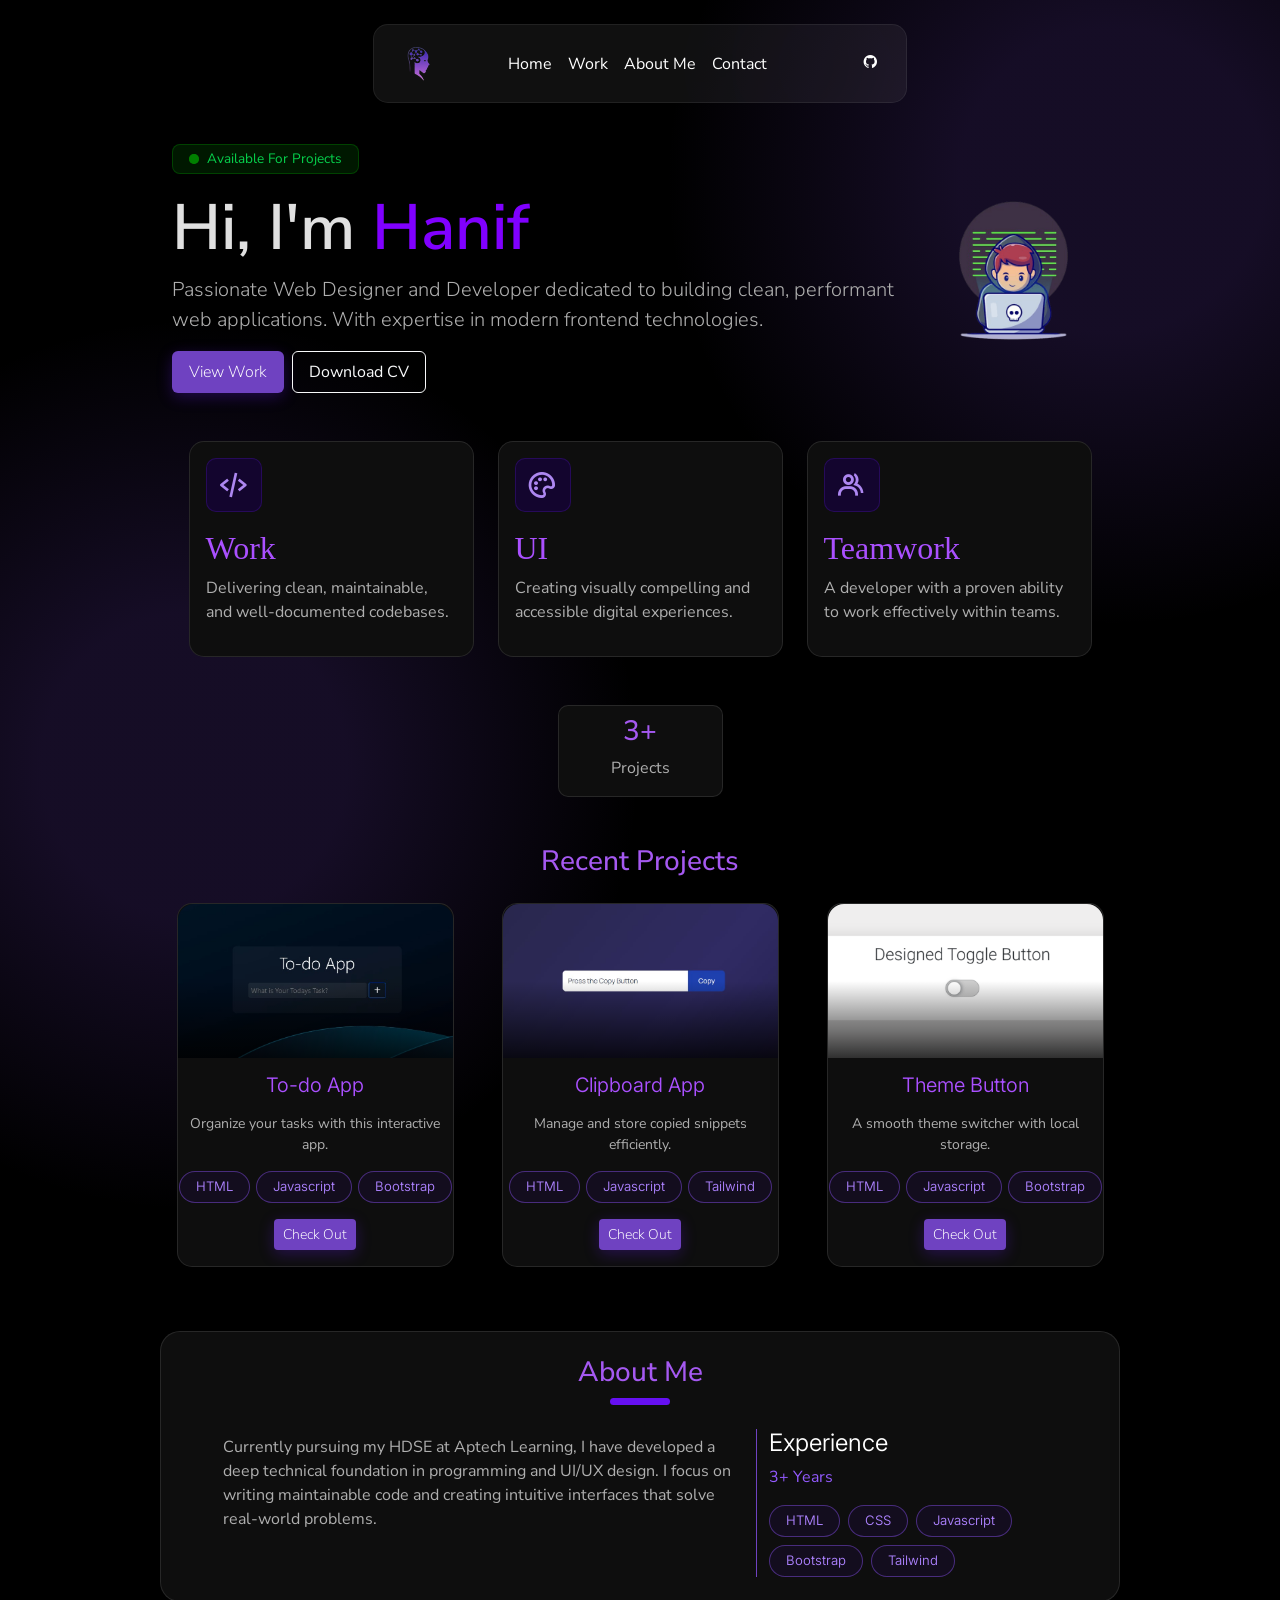
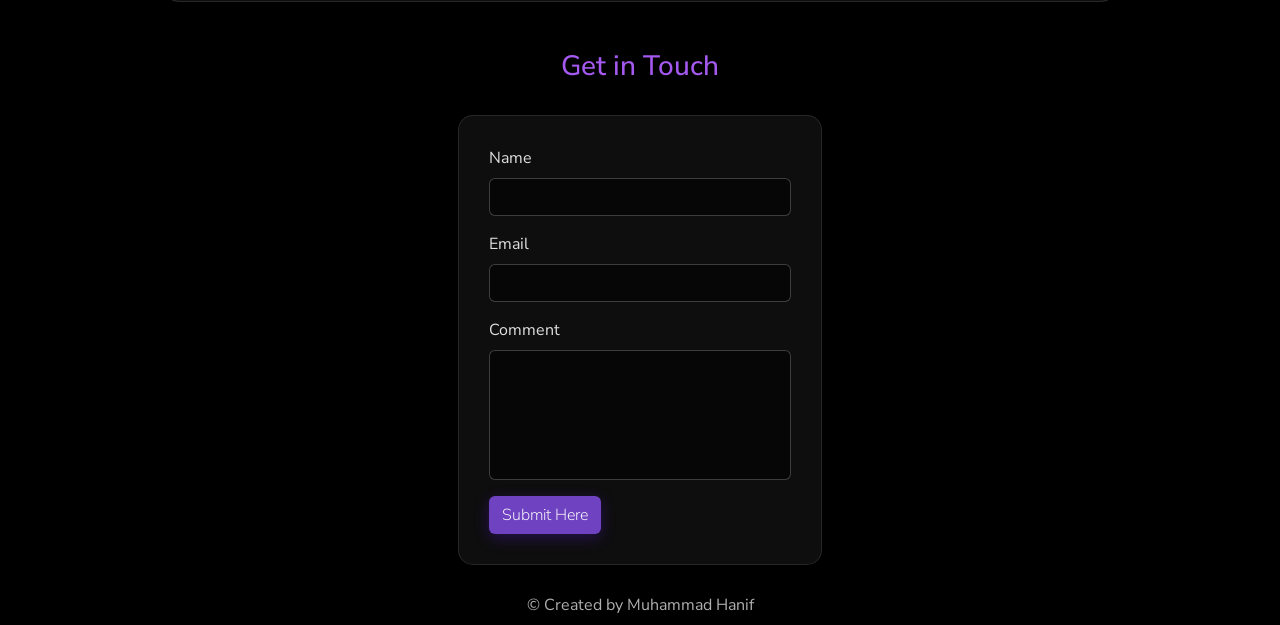
==== index.html @ acf1549b "Update index.html" ====
<!DOCTYPE html>
<html lang="en">
<head>
    <meta charset="UTF-8">
    <meta name="viewport" content="width=device-width, initial-scale=1.0">
    <meta name="theme-color" content="#000000">
    <meta name="description" content="This is My Portfolio Latest">
    <title>Muhammad Hanif | Web Designer and Developer</title>
    
    <link rel="shortcut icon" href="favicon.ico" type="image/x-icon">
    <link rel="stylesheet" href="style.css">
    <link rel="preconnect" href="https://fonts.googleapis.com">
    <link rel="preconnect" href="https://fonts.gstatic.com" crossorigin>
    <link href="https://fonts.googleapis.com/css2?family=Inter:ital,opsz,wght@0,14..32,100..900;1,14..32,100..900&family=Nunito+Sans:ital,opsz,wght@0,6..12,200..1000;1,6..12,200..1000&display=swap" rel="stylesheet">
    <link href="https://cdn.jsdelivr.net/npm/bootstrap@5.3.8/dist/css/bootstrap.min.css" rel="stylesheet" integrity="sha384-sRIl4kxILFvY47J16cr9ZwB07vP4J8+LH7qKQnuqkuIAvNWLzeN8tE5YBujZqJLB"  crossorigin="anonymous">
    <link href="https://cdn.jsdelivr.net/npm/boxicons@2.1.4/css/boxicons.min.css" rel="stylesheet">
</head>

<body class="bg-black">
  
  <div class="blob blob-1"></div>
<div class="blob blob-2"></div>

  <!-- Navbar -->
<nav class="navbar m-auto col-11 col-lg-5 p-3 mt-4 navbar-expand-lg fixed-top">
  <div class="container">
    <a class="navbar-brand" href="index.html"><img src="assets/img/logo.webp" width="35" height="35" alt="nav-logo"></a>
    
    <button class="navbar-toggler" style="color: #6e42c15d;"  type="button" data-bs-toggle="collapse" data-bs-target="#navbarSupportedContent" aria-controls="navbarSupportedContent" aria-expanded="false" aria-label="Toggle navigation">
      <i class='bx bx-menu font-logo'></i>
    </button>

    <div class="collapse navbar-collapse" id="navbarSupportedContent">
      <ul class="navbar-nav mx-auto">
        <li class="nav-item">
          <a class="nav-link active" aria-current="page" href="#">Home</a>
        </li> 
        <li class="nav-item">
          <a class="nav-link" href="#work">Work</a>
        </li>
        <li class="nav-item">
          <a class="nav-link" href="#about">About Me</a>
        </li>
        <li class="nav-item">
          <a class="nav-link" href="#contact">Contact</a>
        </li> 
      </ul>

       <span class="icone">
          <a class="nav-link" href="https://github.com/Official192" target="_blank" aria-label="My Github">
            <i class='bx bxl-github font-logo'></i>
          </a>
      </span>
      
    </div>
    </div>
</nav>

<!-- Main Section -->

<main class="container-fluid mt-5 pt-5">
  
  <div class="row">

    <div class="col-11 col-md-7 mt-5">
      <span class="activetext d-inline-flex align-items-center px-3 py-1">
  <div class="activebar"></div>
  Available For Projects 
</span>

      <h1 class="display-3 mt-3" style="font-weight:580;">Hi, I'm <span style="color:#8000FF">Hanif</span></h1>
      <p class="lead"> Passionate Web Designer and Developer dedicated to building clean, 
        performant web applications. With expertise in modern frontend technologies.</p>
        
        <div class="d-flex gap-2 btn-con">
           <a href="#work" class="btn btn-purple px-3 p-2">View Work</a>
          <a href="assets/Docs/Muhammad Hanif.pdf" class="btn btn-white btn-outline-light px-3 p-2" download>Download CV</a>
          </div>
    </div>
    
    <div class="col-md-3 col-lg-2 mt-5 col-7">
           <img src="assets/img/profile_picture.webp" fetchpriority="high" class="img-fluid rounded-circle"
            alt="Portrait of Muhammad Hanif, Web Developer">
    </div>

  </div>
</main>


<!-- Work Section -->

<section id="work" class="container mt-5 mb-5">
  <div class="row gap-4">

    <div class="cardm col-7 col-md-4 col-lg-3 p-0">

      <div class="wrapper px-3 p-3">
      <span class="icon-span bx bx-code-alt"></span>
      <h2 style="color:#aa50ff;">Work</h2>
      <p>Delivering clean, maintainable, and well-documented codebases.</p>
      </div>

    </div>

    <div class="cardm col-7 col-md-4 col-lg-3 p-0">

      <div class="wrapper px-3 p-3">
      <span class="icon-span bx bx-palette"></span>
      <h2 style="color:#aa50ff;">UI</h2>
      <p>Creating visually compelling and accessible digital experiences.</p>
      </div>
    </div>

    <div class="cardm col-7 col-md-3 col-lg-3 p-0">

      <div class="wrapper px-3 p-3">
      <span class="icon-span bx bx-group"></span>
      <h2 style="color:#aa50ff;">Teamwork</h2>
      <p>A developer with a proven ability to work effectively within teams.</p>
        </div>

    </div>

  </div>
</section>

  <!-- Project Counter -->

<div class="container counter">
    <h3 class="mt-2" id="projectCounter">0</h3>
    <p>Projects</p>
</div>


<!-- Project Section -->

<section class="mt-5 container">
  <h3>Recent Projects</h3>
  
  <div class="row text-center gap-5 p-3">

    <div class="cardm col-10 col-md-4 col-lg-3 p-0">
      <div class="box">
      <img src="assets/img/project1.webp" class="rounded-top-4 img-fluid" alt="project1">
      </div>
     <h4 class="h5">To-do App</h4>
        <p class="mt-3 small">Organize your tasks with this interactive app.</p>
        
        <div class="frameworks">
          <span class="skillstext">HTML</span>
          <span class="skillstext">Javascript</span>
          <span class="skillstext">Bootstrap</span>
        </div>
          <a href="https://official192.github.io/To-do-App/" class="btn btn-sm btn-purple mt-3 mb-3 " aria-label="todo">Check Out</a>
          </div>


     <div class="cardm col-10 col-md-4 col-lg-3 p-0">
      <div class="box">
      <img src="assets/img/project2.webp"  class="rounded-top-4 img-fluid"  alt="project2">
      </div>
      <h5>Clipboard App</h5>
          <p class="mt-3 small">Manage and store copied snippets efficiently.</p>

           <div class="frameworks">
          <span class="skillstext">HTML</span>
          <span class="skillstext">Javascript</span>
          <span class="skillstext">Tailwind</span>
        </div>
        <a href="https://official192.github.io/Copy-in-Clipboard/" class="btn btn-sm btn-purple mt-3 mb-3" aria-label="Clipboard">Check Out</a>
    </div>


     <div class="cardm col-10 col-md-4 col-lg-3 p-0">
      <div class="box">
      <img src="assets/img/project3.webp" class="rounded-top-4 img-fluid" alt="project3">
      </div>
      <h5>Theme Button</h5>
        <p class="mt-3 small">A smooth theme switcher with local storage.</p>

         <div class="frameworks">
          <span class="skillstext">HTML</span>
          <span class="skillstext">Javascript</span>
          <span class="skillstext">Bootstrap</span>
         </div>
         <a href="https://official192.github.io/Toggle-Button/" class="btn btn-sm btn-purple mt-3 mb-3" aria-label="toggle-button">Check Out</a>
      </div>  
    </div>
</section>


<!-- About Section -->

  <section id="about" class="container w-75 mt-5 p-4">
    <h3>About Me</h3>
    <div id="bar" class="mx-auto mb-4"></div>
    <div class="row">
      
    <div class="col-12 col-lg-7 col-md-9">

    <p style="margin-bottom: 40px;">Currently pursuing my HDSE at Aptech Learning, I have developed a 
      deep technical foundation in programming and UI/UX design. I focus on writing maintainable code and 
      creating intuitive interfaces that solve real-world problems.</p>
    </div> 

        
<div class="d-none d-lg-block vr p-0" style="color: #6f42c1; opacity: 1;"></div>

    <div class="col-12 col-lg-4">

      <h4 class="mt-0 text-white text-start">Experience</h4>
        <span style="color: #935afe;"> 3+ Years</span>

        <div class="about-lang">
          <span class="skillstext">HTML</span>
          <span class="skillstext">CSS</span>
          <span class="skillstext">Javascript</span>
          <span class="skillstext">Bootstrap</span>
          <span class="skillstext">Tailwind</span>
        </div>

      </div>  
    </div>
  </section> 
  

    <!-- Contact Section -->

  <section id="contact" class="container mt-5">
     <h3>Get in Touch</h3>

    <div class="row p-4">
      <div class="cardm col-11 col-md-6 col-lg-4">

       <form onsubmit="event.preventDefault()">

        <label for="name" class="form-label">Name</label>
        <input class="form-control" type="text" autocomplete="name" name="name" id="name" required>
         
         
        <label class="mt-3 form-label" for="email">Email</label>
        <input class="form-control" type="email" autocomplete="email" name="email" id="email" required>
          
      
        <label class="mt-3 form-label" for="comment">Comment</label>
        <textarea class="form-control" name="comment" rows="4" id="comment"></textarea>

        <button class="btn btn-purple mt-3" type="submit">Submit Here</button>

         </form>
        </div>

    </div>
  </section>


  <!-- Footer -->

  <footer>
    <p class="m-0 p-1 mb-1 text-center">© Created by Muhammad Hanif</p>
  </footer>

<script src="https://cdn.jsdelivr.net/npm/bootstrap@5.3.8/dist/js/bootstrap.bundle.min.js" integrity="sha384-FKyoEForCGlyvwx9Hj09JcYn3nv7wiPVlz7YYwJrWVcXK/BmnVDxM+D2scQbITxI" crossorigin="anonymous"></script>
    <script src="script.js" defer></script>
</body>
</html>
---- style.css ----
*{
        scroll-behavior: smooth;
        box-sizing: border-box;
    }

    :root {
        --main-color:#6f42c1;
        --glass: rgba(14,14,14);
    }

    body {
        color: #e0e0e0 !important;
        font-family: 'Nunito Sans' !important;
        min-height: 100vh;
        }

        /* Navbar Section*/
        
    nav{
        background: rgba(255, 255, 255, 0.062);
        border: rgba(128, 128, 128, 0.147) 1px solid;
        border-radius: 15px;
        backdrop-filter: blur(90px);
        list-style: none;
        }
         
       .navbar-nav{
            padding-right: 40px;
           
        }
    nav a {
        text-decoration: none;
        color: white !important;
    }

    nav a:hover {color: var(--main-color) !important;}

 
    /* Active Bar */

    .activebar {
        width: 10px;
        height: 10px;
        border-radius: 50%;
        background-color: green;
        margin-right: 8px;
        position: relative; 
    }

    .activebar::after {
        content: "";
        position: absolute;
        inset: 0;
        border-radius: 50%;
        background-color: green;
        animation: pulse-ring 2s infinite;
        opacity: 0.7;
    }

    .activetext{
        color: rgba(7, 244, 90, 0.844); 
        border-radius: 8px;
        font-size: 0.85rem;
        border: rgba(0, 128, 0, 0.397) 1px solid;
        background-color: rgba(0, 128, 0, 0.186);
    }

    @keyframes pulse-ring {

        0% {transform: scale(1); opacity: 0.7;}
        100% {transform: scale(3); opacity: 0;}

    }


    /* Blobs */

    .blob {
        position: fixed;
        pointer-events: none;
        width: 900px;
        height: 900px;
        background: radial-gradient(circle, rgba(110, 66, 193, 0.195) 24%, rgba(110, 66, 193, 0) 70%);
        border-radius: 50%;
        z-index: -1;
    }

    .blob-1 {top: 35%; left: -20%;}

    .blob-2 {bottom: 30%; right: -22%;}


    .icon-span{
        font-size: 2rem; 
        padding: 10px;
        width: 56px;
        color: #ad87f1;
        align-items: center;
        border: solid 1px #4815a75e;
        border-radius: 10px;
        margin-bottom: 17px;
        background: #19014698;

    }

    .about-lang{
        display: flex;
        flex-wrap: wrap;
        gap: 8px;
        margin-top: 16px;
    }

    .row{
        justify-content: center;
        align-items: center;
    }

    p{color: rgb(175, 175, 175);}


    /* Grids */

    .cardm{
        padding: 30px !important;
        background: var(--glass);
        border: 1px solid rgba(255, 255, 255, 0.1);
        border-radius: 15px;
    transition: transform 0.3s ease, background-color 0.3s ease;     
    }


    .cardm:hover{
        transform: translateY(-10px);
        border-color: #a855f7;
        box-shadow: 0 0 6px #a855f7;
        background-color: #33098024;
    }

    #about{
        border: 1px solid rgba(255, 255, 255, 0.1);
        background-color: var(--glass);
        border-radius: 20px;
    }

    .counter {
        background: var(--glass);
        border: 1px solid rgba(255, 255, 255, 0.1);
        border-radius: 10px;
        width: 165px !important;
        padding-top: 1px;
        text-align: center;
    }

    /* Button Designs */

    .btn-purple {
        background-color: var(--main-color) !important;
        color: white !important;
             font-family: 'Nunito Sans' !important; font-weight: 260 !important;
        box-shadow: 0 4px 15px #641cec4a;
    }

    .btn-purple:hover {box-shadow: 0 0 30px var(--main-color);}

    .btn-white:hover {box-shadow: 0 0 30px white;}
  

    .box {position: relative; overflow: hidden;}


    .box::after {
    content: "" ;
    position: absolute;
    top: 0;
    left: 0;
    width: 100%;
    height: 100%; 
    background: linear-gradient(to bottom, transparent 0%, transparent 50%, rgba(0, 0, 0, 0.8) 100%);
    pointer-events: none;

    }

    
    /* Fixes */


    .skillstext {
        background-color:#2310454d;
        color: #ad82ff;
        border-radius: 50px;
        padding: 5px;
        font-family: 'Inter'; font-weight: 350 !important;
        padding-right: 16px;
        padding-left: 16px;
        font-size: 0.82rem;
        border: solid #6e42c194 1px;
        } 


        h2{font-family: 'Lato' !important; font-weight: 399 !important;font-family: 'Inter'; font-weight: 350 !important;}

    h3{
        color:#a559f1!important;
        text-align: center;
        
    }

    h4, h5{margin-top: 15px !important; color:#aa50ff !important;font-family: 'Inter'; font-weight: 350 !important;}

    .frameworks{
        display: flex;
        gap: 6px;
        justify-content: center;
        flex-wrap: wrap;
    }

 

    /* Forms Section */

    .form-control{
        background-color: rgba(0, 0, 0, 0.569) !important;
        color: white !important;   
        border: rgba(128, 128, 128, 0.416) 1px solid !important;
    }

    .form-control:focus {
        border: solid var(--main-color) 1px !important;
        box-shadow: 0 0 5px var(--main-color) !important;
    }

    textarea {
            height: 130px;
            resize: none !important;
            border: rgba(128, 128, 128, 0.416) 1px solid ;
        }

    #bar {
        background-color: #6610f2;
        border-radius: 4px;
        height: 7px;
        width: 60px;
    }

        .logo-git{
            font-size: 1.5rem;
            color:#a879e7;
        }

        /* Responsiveness */
        
    @media screen and (max-width: 420px) {


        nav ul{
                 display: inline-block !important;  
                 margin-top: 10px;   
                 padding-right: 0 !important; 
                 align-items: center !important;
       
                }

        nav li{ 
            display: inline-block;
            align-items: center;
            padding: 5px;
            margin-left: 5px;

        }
      

    main,.wrapper {
        text-align: center !important;
    }

    main p{
        font-size: large !important;
    }

    .btn-con, .icon-span{
        justify-content: center;
        place-self: center;
    }


    #about{
        font-size:0.9rem;
    }


    }
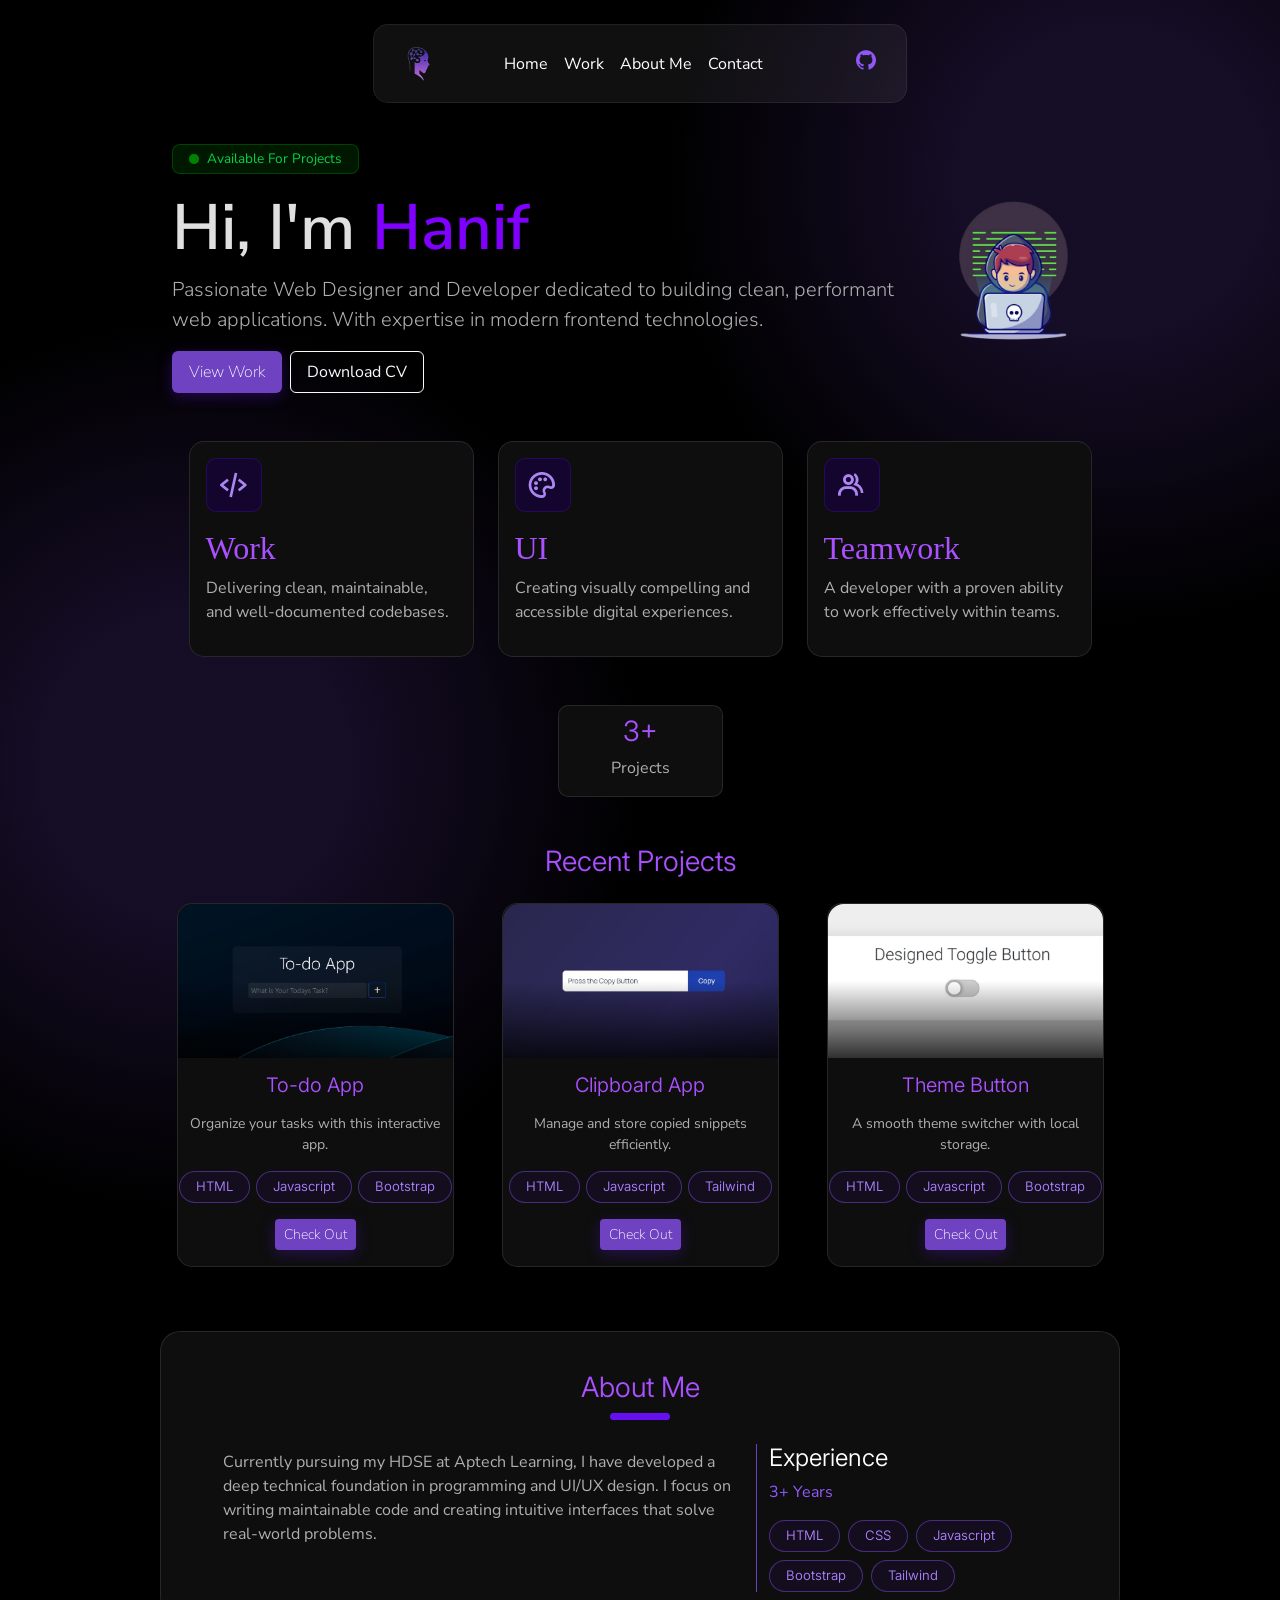
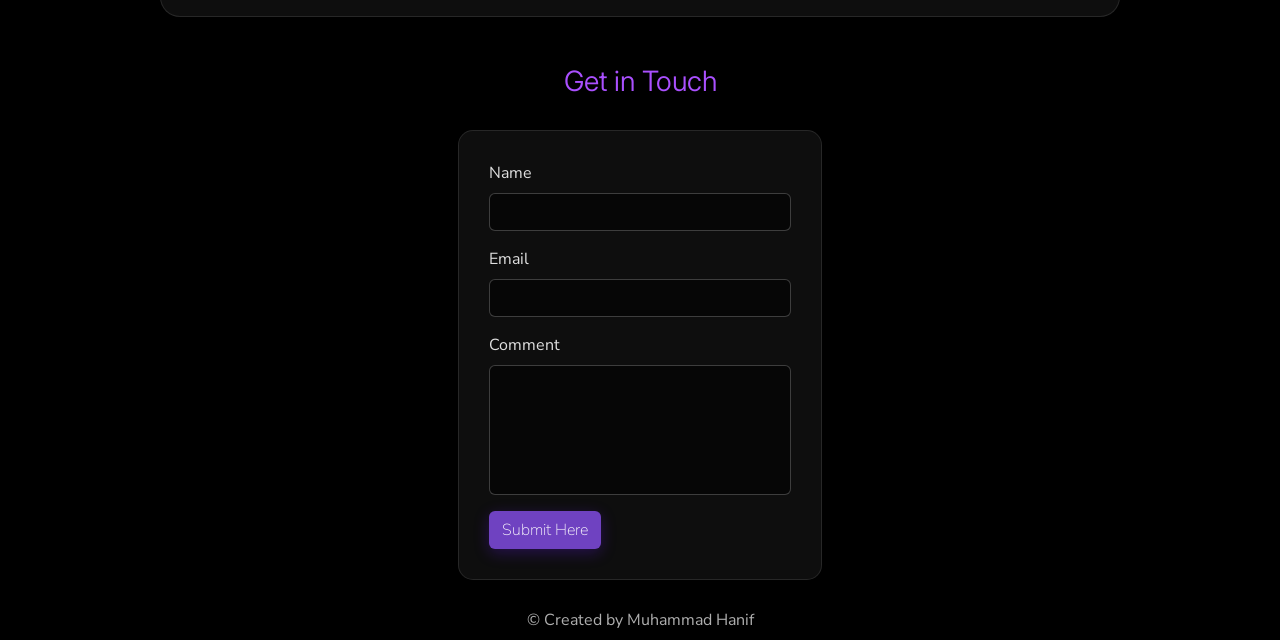
==== commit 9ac6824f: "Remove inline styles from headings in index.html" ====
--- a/index.html
+++ b/index.html
@@ -96,7 +96,7 @@
 
       <div class="wrapper px-3 p-3">
       <span class="icon-span bx bx-code-alt"></span>
-      <h2 style="color:#aa50ff;">Work</h2>
+      <h2>Work</h2>
       <p>Delivering clean, maintainable, and well-documented codebases.</p>
       </div>
 
@@ -106,7 +106,7 @@
 
       <div class="wrapper px-3 p-3">
       <span class="icon-span bx bx-palette"></span>
-      <h2 style="color:#aa50ff;">UI</h2>
+      <h2>UI</h2>
       <p>Creating visually compelling and accessible digital experiences.</p>
       </div>
     </div>
@@ -115,7 +115,7 @@
 
       <div class="wrapper px-3 p-3">
       <span class="icon-span bx bx-group"></span>
-      <h2 style="color:#aa50ff;">Teamwork</h2>
+      <h2>Teamwork</h2>
       <p>A developer with a proven ability to work effectively within teams.</p>
         </div>
 
--- a/style.css
+++ b/style.css
@@ -20,18 +20,14 @@
         background: rgba(255, 255, 255, 0.062);
         border: rgba(128, 128, 128, 0.147) 1px solid;
         border-radius: 15px;
+        -webkit-backdrop-filter: blur(90px);
         backdrop-filter: blur(90px);
         list-style: none;
         }
          
-       .navbar-nav{
-            padding-right: 40px;
-           
-        }
-    nav a {
-        text-decoration: none;
-        color: white !important;
-    }
+    .navbar-nav{padding-right: 40px;}
+
+    nav a {text-decoration: none; color: white !important;}
 
     nav a:hover {color: var(--main-color) !important;}
 
@@ -90,12 +86,12 @@
     .blob-2 {bottom: 30%; right: -22%;}
 
 
+
     .icon-span{
         font-size: 2rem; 
         padding: 10px;
         width: 56px;
         color: #ad87f1;
-        align-items: center;
         border: solid 1px #4815a75e;
         border-radius: 10px;
         margin-bottom: 17px;
@@ -156,7 +152,8 @@
     .btn-purple {
         background-color: var(--main-color) !important;
         color: white !important;
-             font-family: 'Nunito Sans' !important; font-weight: 260 !important;
+        font-family: 'Nunito Sans' !important; 
+        font-weight: 200 !important;
         box-shadow: 0 4px 15px #641cec4a;
     }
 
@@ -188,24 +185,24 @@
         background-color:#2310454d;
         color: #ad82ff;
         border-radius: 50px;
-        padding: 5px;
-        font-family: 'Inter'; font-weight: 350 !important;
-        padding-right: 16px;
-        padding-left: 16px;
+        padding: 5px 16px;
+        font-family: 'Inter',sans-serif; 
+        font-weight: 350 !important;
         font-size: 0.82rem;
         border: solid #6e42c194 1px;
         } 
 
 
-        h2{font-family: 'Lato' !important; font-weight: 399 !important;font-family: 'Inter'; font-weight: 350 !important;}
-
-    h3{
-        color:#a559f1!important;
+        h2{color:#aa50ff !important; font-family: 'Lato'; font-weight: 350 !important;}
+
+    h3,h4,h5{
         text-align: center;
+        margin-top: 15px !important;
+        color:#aa50ff !important;
+        font-family: 'Inter';
+        font-weight: 350 !important;
         
     }
-
-    h4, h5{margin-top: 15px !important; color:#aa50ff !important;font-family: 'Inter'; font-weight: 350 !important;}
 
     .frameworks{
         display: flex;
@@ -213,7 +210,6 @@
         justify-content: center;
         flex-wrap: wrap;
     }
-
  
 
     /* Forms Section */
@@ -242,9 +238,9 @@
         width: 60px;
     }
 
-        .logo-git{
+        .font-logo{
             font-size: 1.5rem;
-            color:#a879e7;
+            color:#8e57f6;
         }
 
         /* Responsiveness */
@@ -256,26 +252,20 @@
                  display: inline-block !important;  
                  margin-top: 10px;   
                  padding-right: 0 !important; 
-                 align-items: center !important;
+                 align-items: center;
        
                 }
 
         nav li{ 
             display: inline-block;
-            align-items: center;
             padding: 5px;
             margin-left: 5px;
-
         }
       
 
-    main,.wrapper {
-        text-align: center !important;
-    }
-
-    main p{
-        font-size: large !important;
-    }
+    main,.wrapper {text-align: center;}
+
+    main p{font-size: large !important;}
 
     .btn-con, .icon-span{
         justify-content: center;
@@ -283,9 +273,7 @@
     }
 
 
-    #about{
-        font-size:0.9rem;
-    }
-
-
-    }
+    #about{font-size:0.9rem; }
+
+
+    }
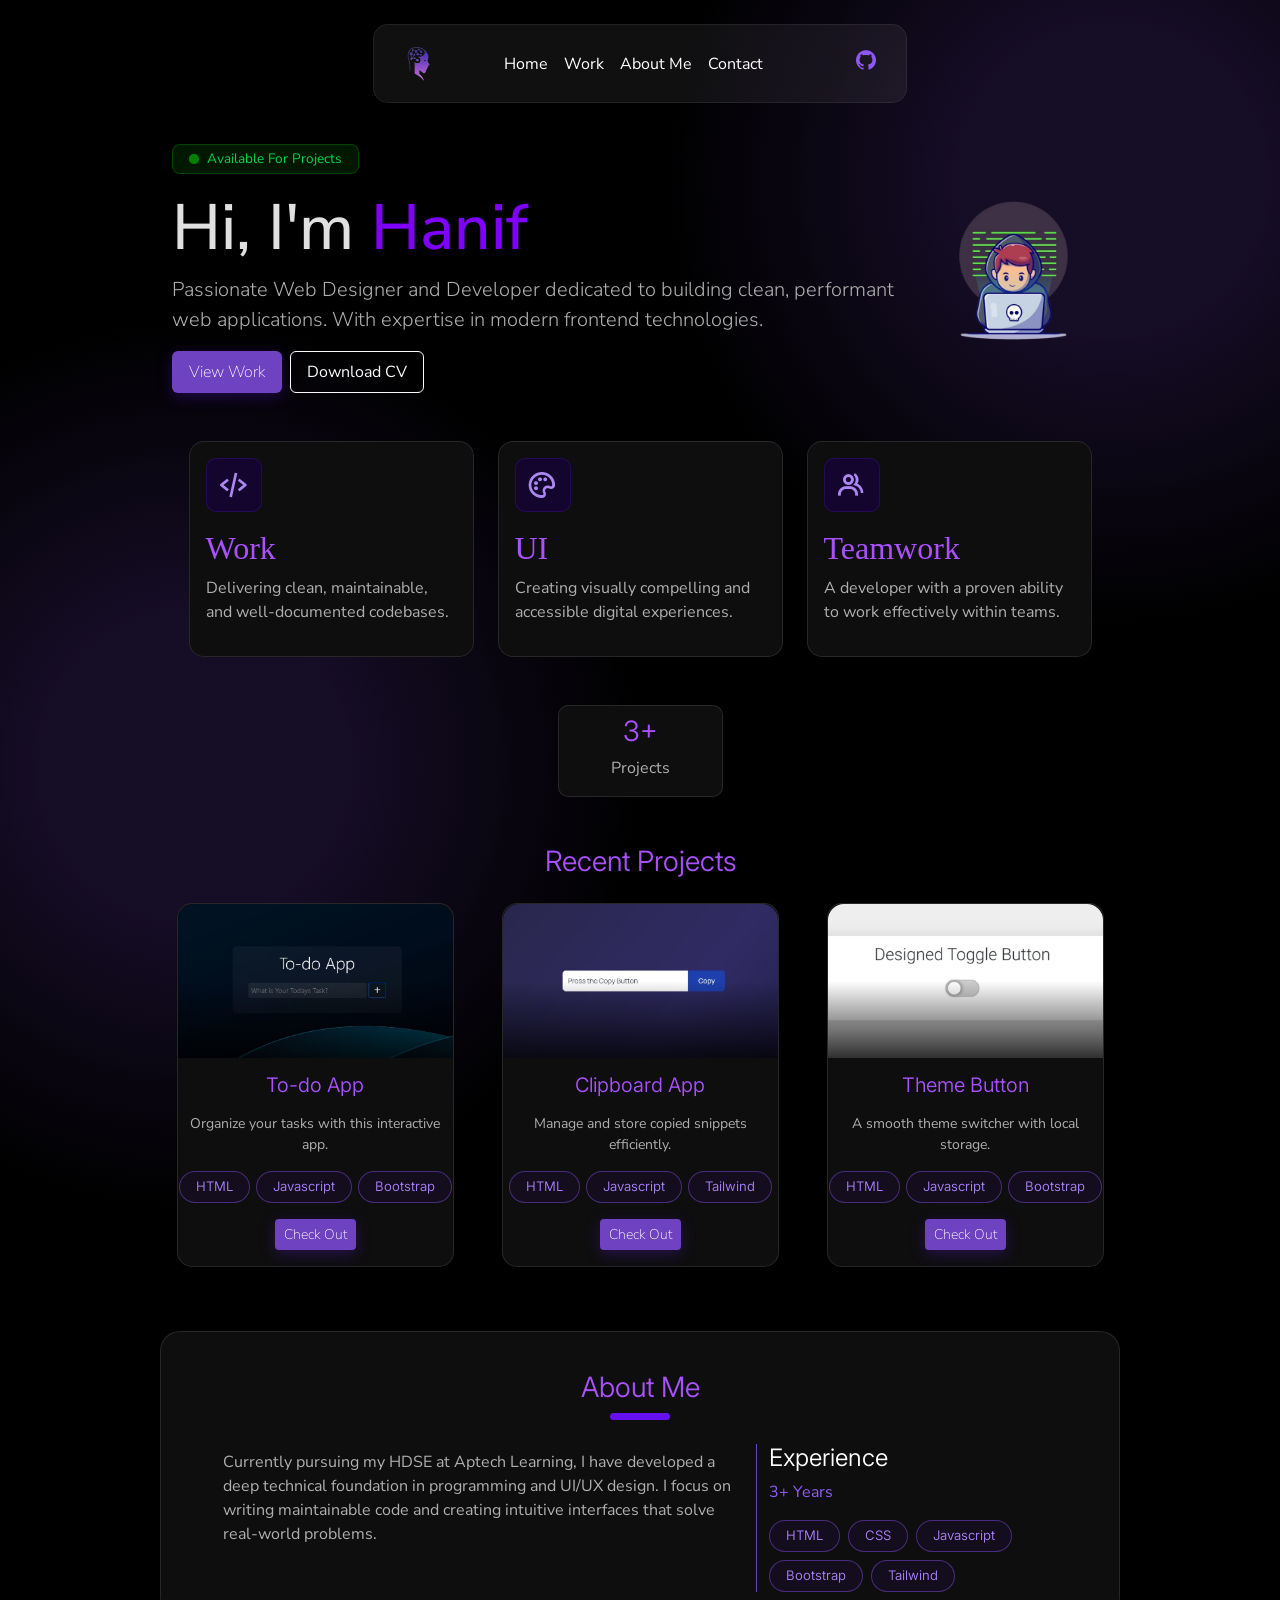
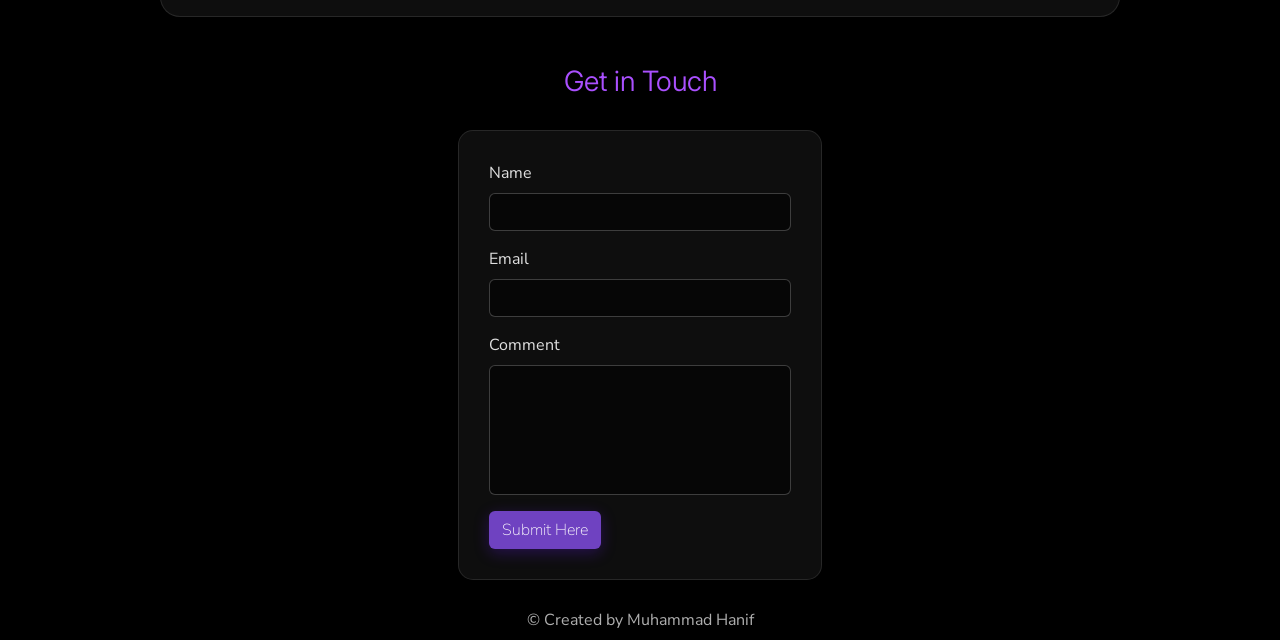
==== commit 90dc4617: "Update index.html" ====
--- a/index.html
+++ b/index.html
@@ -18,15 +18,15 @@
 
 <body class="bg-black">
   
-  <div class="blob blob-1"></div>
-<div class="blob blob-2"></div>
+  <div class="blob blob-1" aria-hidden="true"></div>
+<div class="blob blob-2"  aria-hidden="true"></div>
 
   <!-- Navbar -->
 <nav class="navbar m-auto col-11 col-lg-5 p-3 mt-4 navbar-expand-lg fixed-top">
   <div class="container">
     <a class="navbar-brand" href="index.html"><img src="assets/img/logo.webp" width="35" height="35" alt="nav-logo"></a>
     
-    <button class="navbar-toggler" style="color: #6e42c15d;"  type="button" data-bs-toggle="collapse" data-bs-target="#navbarSupportedContent" aria-controls="navbarSupportedContent" aria-expanded="false" aria-label="Toggle navigation">
+    <button class="navbar-toggler" style="color: #6e42c15d;" type="button" data-bs-toggle="collapse" data-bs-target="#navbarSupportedContent" aria-controls="navbarSupportedContent" aria-expanded="false" aria-label="Toggle navigation">
       <i class='bx bx-menu font-logo'></i>
     </button>
 
@@ -68,13 +68,13 @@
   Available For Projects 
 </span>
 
-      <h1 class="display-3 mt-3" style="font-weight:580;">Hi, I'm <span style="color:#8000FF">Hanif</span></h1>
+      <h1 class="display-3 mt-3" style="font-weight:500;">Hi, I'm <span style="color:#8000FF">Hanif</span></h1>
       <p class="lead"> Passionate Web Designer and Developer dedicated to building clean, 
         performant web applications. With expertise in modern frontend technologies.</p>
         
         <div class="d-flex gap-2 btn-con">
            <a href="#work" class="btn btn-purple px-3 p-2">View Work</a>
-          <a href="assets/Docs/Muhammad Hanif.pdf" class="btn btn-white btn-outline-light px-3 p-2" download>Download CV</a>
+          <a href="assets/Docs/Muhammad-Hanif-Latest.pdf" class="btn btn-white btn-outline-light px-3 p-2" download>Download CV</a>
           </div>
     </div>
     
@@ -232,7 +232,7 @@
     <div class="row p-4">
       <div class="cardm col-11 col-md-6 col-lg-4">
 
-       <form onsubmit="event.preventDefault()">
+     <form action="https://formsubmit.co/business12392@gmail.com" method="POST">
 
         <label for="name" class="form-label">Name</label>
         <input class="form-control" type="text" autocomplete="name" name="name" id="name" required>
@@ -242,8 +242,10 @@
         <input class="form-control" type="email" autocomplete="email" name="email" id="email" required>
           
       
-        <label class="mt-3 form-label" for="comment">Comment</label>
-        <textarea class="form-control" name="comment" rows="4" id="comment"></textarea>
+        <label class="mt-3 form-label" for="message">Comment</label>
+        <textarea class="form-control" name="message" rows="4" id="message" required></textarea>
+
+
 
         <button class="btn btn-purple mt-3" type="submit">Submit Here</button>
 
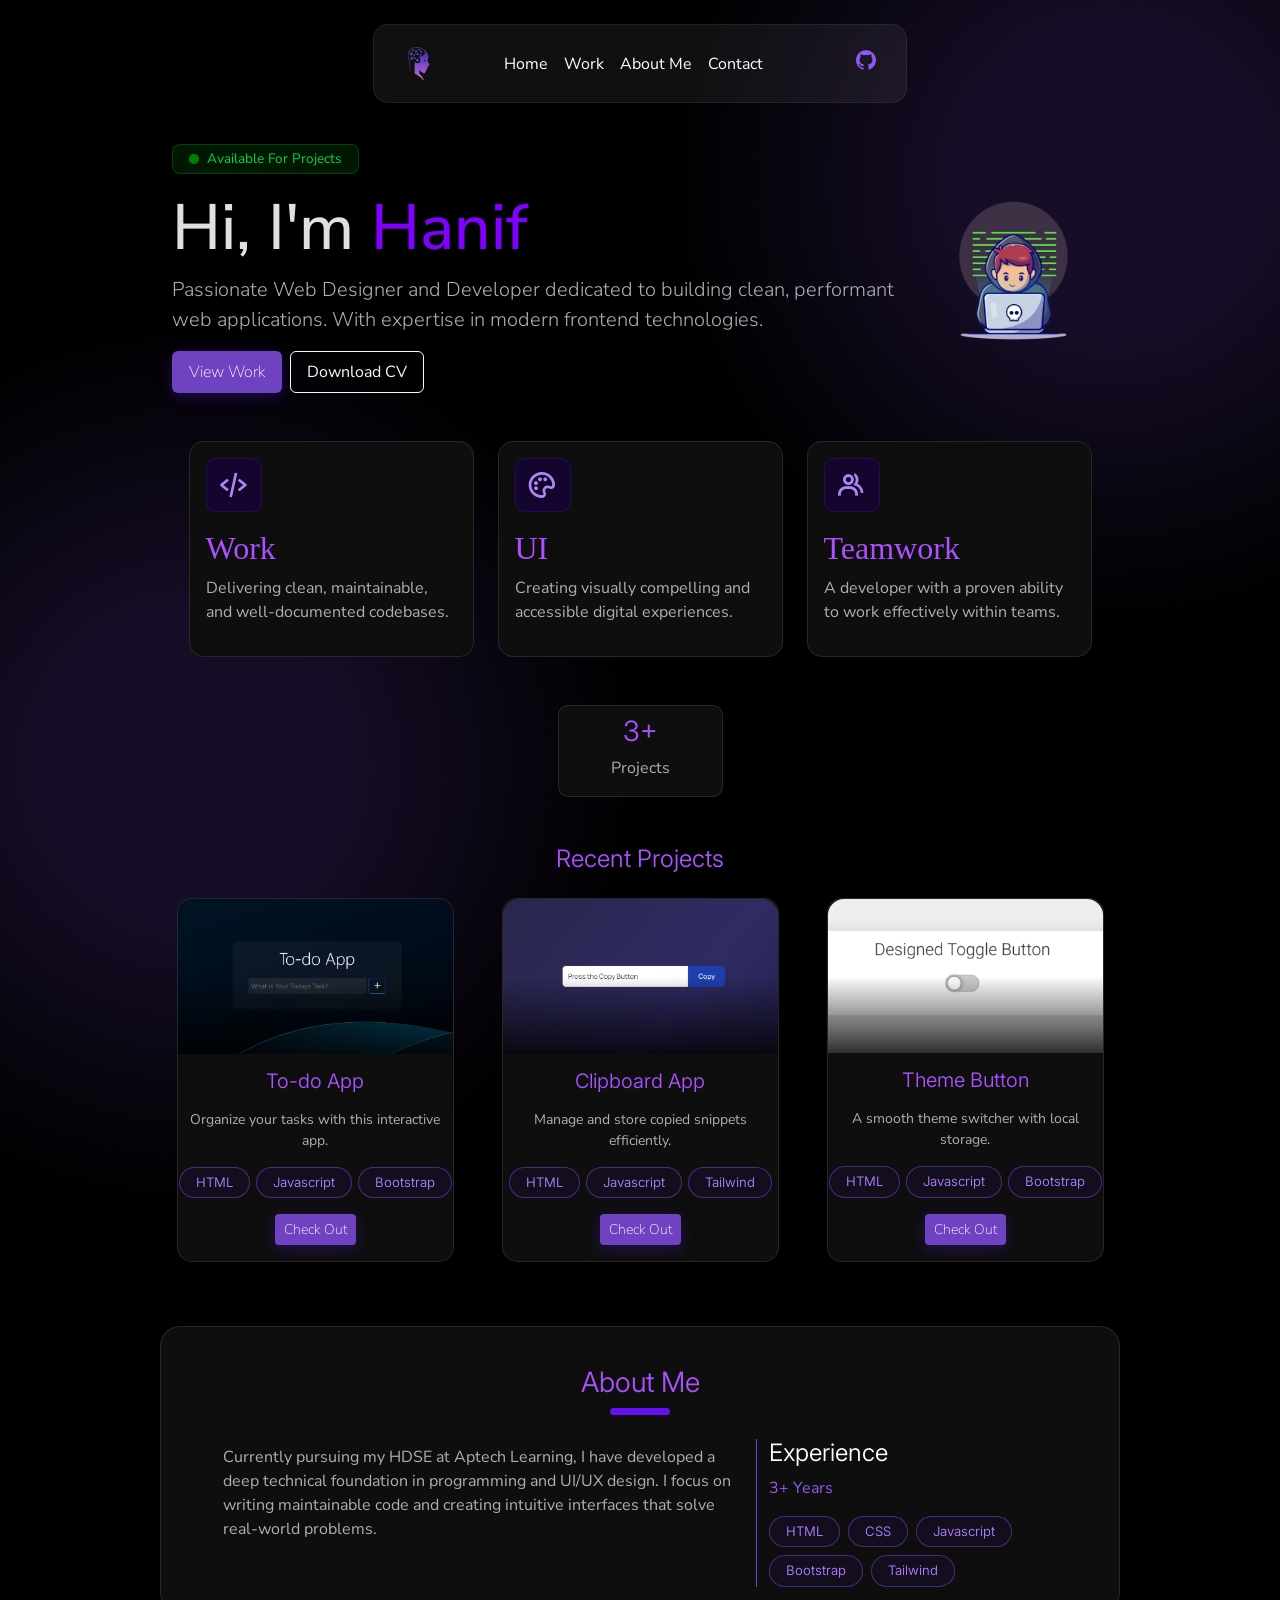
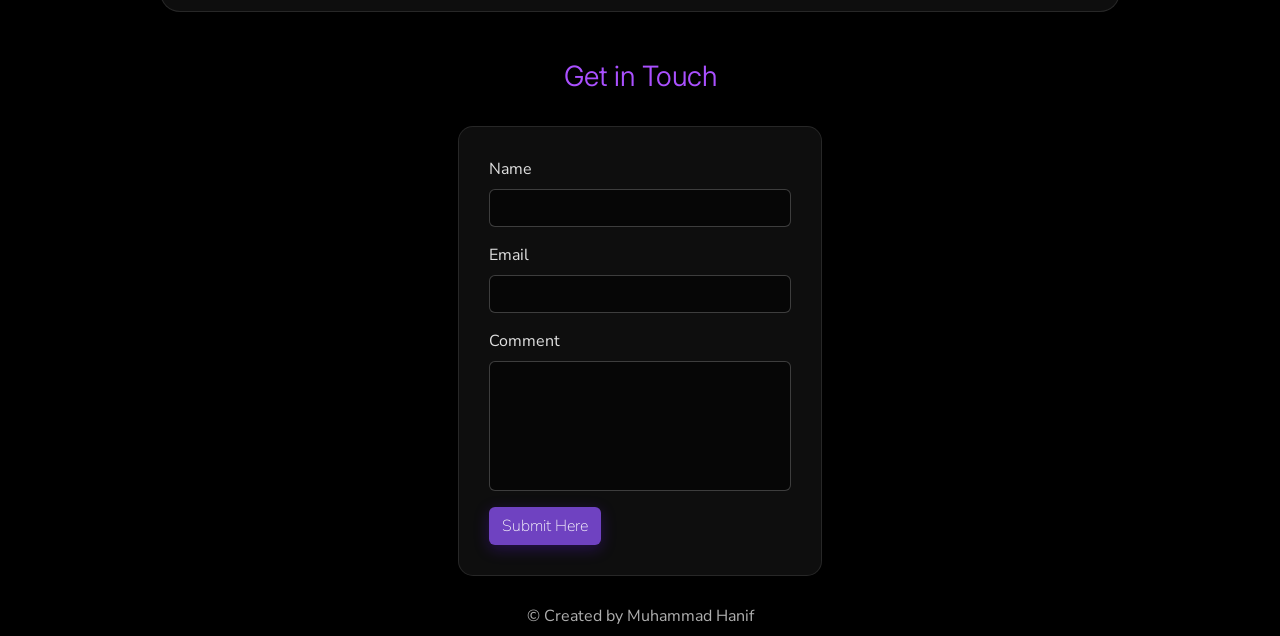
==== commit 7650b824: "Update index.html" ====
--- a/index.html
+++ b/index.html
@@ -11,7 +11,7 @@
     <link rel="stylesheet" href="style.css">
     <link rel="preconnect" href="https://fonts.googleapis.com">
     <link rel="preconnect" href="https://fonts.gstatic.com" crossorigin>
-    <link href="https://fonts.googleapis.com/css2?family=Inter:ital,opsz,wght@0,14..32,100..900;1,14..32,100..900&family=Nunito+Sans:ital,opsz,wght@0,6..12,200..1000;1,6..12,200..1000&display=swap" rel="stylesheet">
+  <link href="https://fonts.googleapis.com/css2?family=Inter:wght@300;400;500&family=Nunito+Sans:wght@300;400;500&display=swap" rel="stylesheet">
     <link href="https://cdn.jsdelivr.net/npm/bootstrap@5.3.8/dist/css/bootstrap.min.css" rel="stylesheet" integrity="sha384-sRIl4kxILFvY47J16cr9ZwB07vP4J8+LH7qKQnuqkuIAvNWLzeN8tE5YBujZqJLB"  crossorigin="anonymous">
     <link href="https://cdn.jsdelivr.net/npm/boxicons@2.1.4/css/boxicons.min.css" rel="stylesheet">
 </head>
@@ -19,7 +19,7 @@
 <body class="bg-black">
   
   <div class="blob blob-1" aria-hidden="true"></div>
-<div class="blob blob-2"  aria-hidden="true"></div>
+<div class="blob blob-2" aria-hidden="true"></div>
 
   <!-- Navbar -->
 <nav class="navbar m-auto col-11 col-lg-5 p-3 mt-4 navbar-expand-lg fixed-top">
@@ -135,7 +135,7 @@
 <!-- Project Section -->
 
 <section class="mt-5 container">
-  <h3>Recent Projects</h3>
+  <h4>Recent Projects</h4>
   
   <div class="row text-center gap-5 p-3">
 
@@ -143,7 +143,7 @@
       <div class="box">
       <img src="assets/img/project1.webp" class="rounded-top-4 img-fluid" alt="project1">
       </div>
-     <h4 class="h5">To-do App</h4>
+     <h5>To-do App</h5>
         <p class="mt-3 small">Organize your tasks with this interactive app.</p>
         
         <div class="frameworks">
@@ -151,7 +151,7 @@
           <span class="skillstext">Javascript</span>
           <span class="skillstext">Bootstrap</span>
         </div>
-          <a href="https://official192.github.io/To-do-App/" class="btn btn-sm btn-purple mt-3 mb-3 " aria-label="todo">Check Out</a>
+          <a href="https://official192.github.io/To-do-App/" class="btn btn-sm btn-purple mt-3 mb-3" aria-label="todo">Check Out</a>
           </div>
 
 
@@ -239,14 +239,13 @@
          
          
         <label class="mt-3 form-label" for="email">Email</label>
-        <input class="form-control" type="email" autocomplete="email" name="email" id="email" required>
+        <input class="form-control sd" type="email" autocomplete="email" name="email" id="email" required>
           
       
         <label class="mt-3 form-label" for="message">Comment</label>
         <textarea class="form-control" name="message" rows="4" id="message" required></textarea>
 
 
-
         <button class="btn btn-purple mt-3" type="submit">Submit Here</button>
 
          </form>
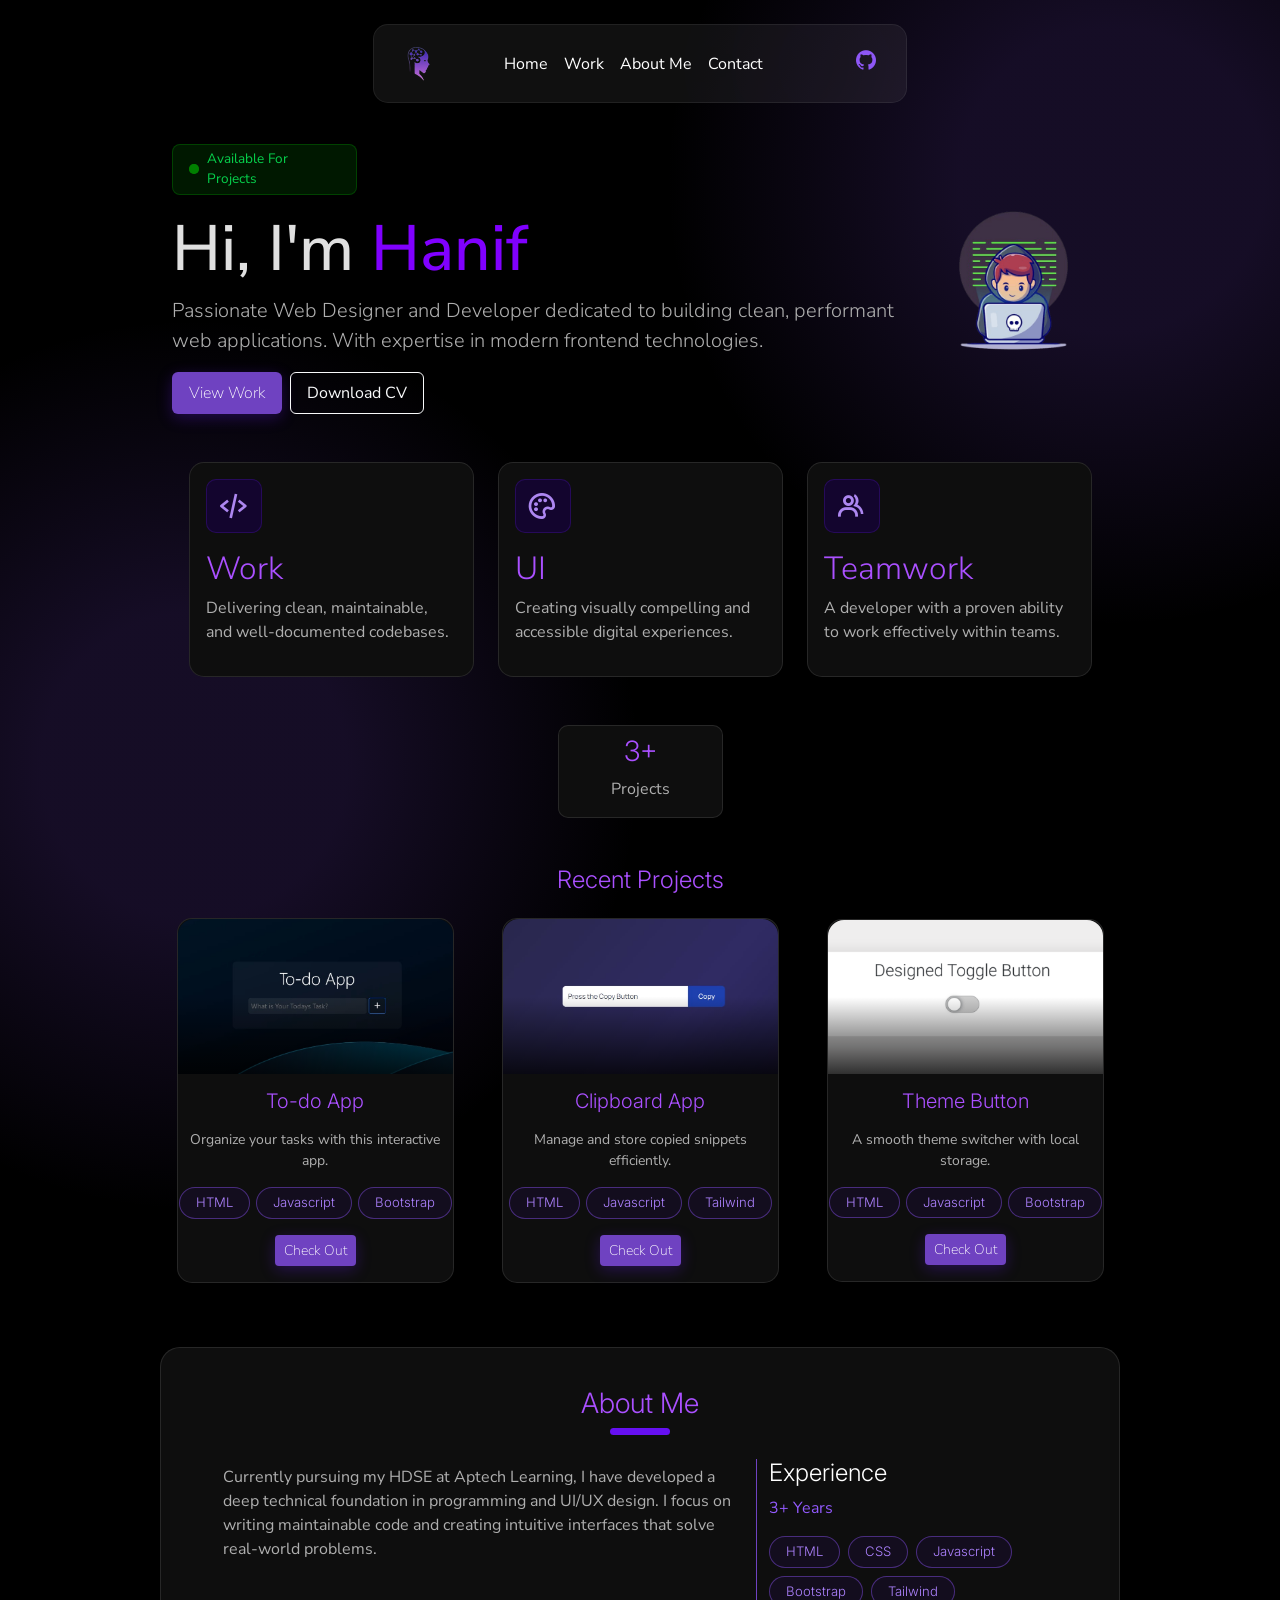
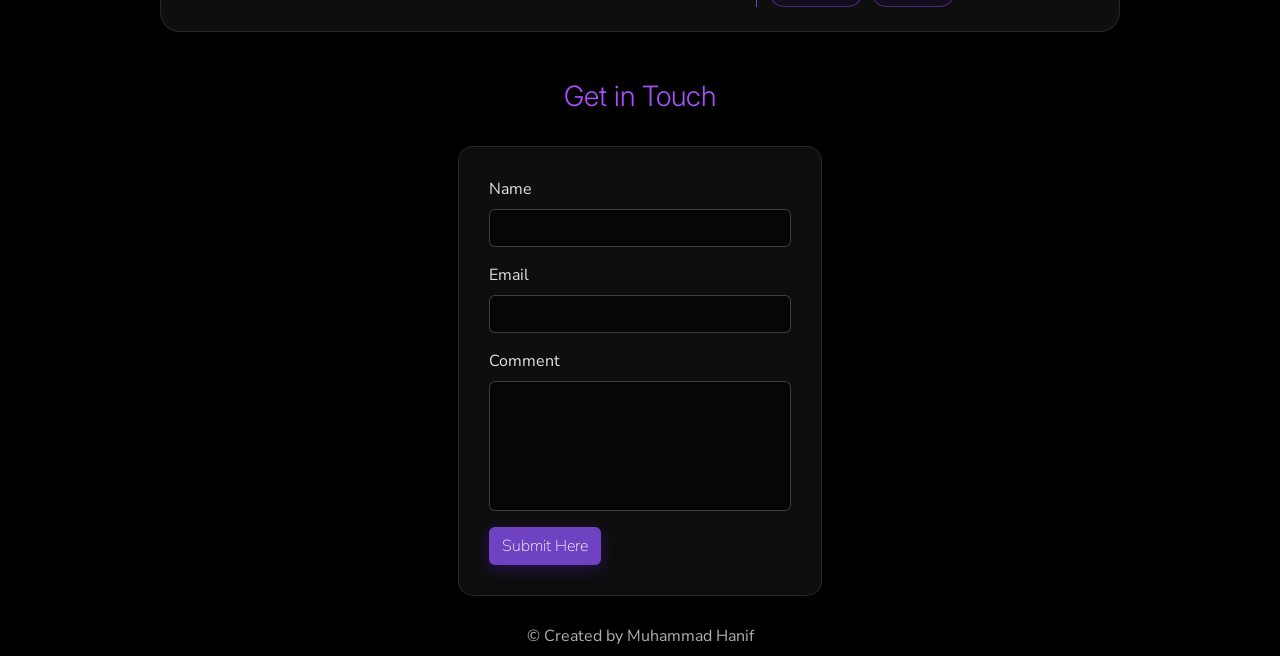
==== commit 238823c5: "Update index.html" ====
--- a/index.html
+++ b/index.html
@@ -8,12 +8,12 @@
     <title>Muhammad Hanif | Web Designer and Developer</title>
     
     <link rel="shortcut icon" href="favicon.ico" type="image/x-icon">
-    <link rel="stylesheet" href="style.css">
     <link rel="preconnect" href="https://fonts.googleapis.com">
     <link rel="preconnect" href="https://fonts.gstatic.com" crossorigin>
-  <link href="https://fonts.googleapis.com/css2?family=Inter:wght@300;400;500&family=Nunito+Sans:wght@300;400;500&display=swap" rel="stylesheet">
+    <link href="https://fonts.googleapis.com/css2?family=Inter:wght@300;400;500&family=Nunito+Sans:wght@300;400;500&display=swap" rel="stylesheet">
     <link href="https://cdn.jsdelivr.net/npm/bootstrap@5.3.8/dist/css/bootstrap.min.css" rel="stylesheet" integrity="sha384-sRIl4kxILFvY47J16cr9ZwB07vP4J8+LH7qKQnuqkuIAvNWLzeN8tE5YBujZqJLB"  crossorigin="anonymous">
     <link href="https://cdn.jsdelivr.net/npm/boxicons@2.1.4/css/boxicons.min.css" rel="stylesheet">
+    <link rel="stylesheet" href="style.css">
 </head>
 
 <body class="bg-black">
@@ -63,7 +63,7 @@
   <div class="row">
 
     <div class="col-11 col-md-7 mt-5">
-      <span class="activetext d-inline-flex align-items-center px-3 py-1">
+      <span class="activetext px-3 py-1">
   <div class="activebar"></div>
   Available For Projects 
 </span>
@@ -73,7 +73,7 @@
         performant web applications. With expertise in modern frontend technologies.</p>
         
         <div class="d-flex gap-2 btn-con">
-           <a href="#work" class="btn btn-purple px-3 p-2">View Work</a>
+           <a href="#work" id="btn-purple" class="btn px-3 p-2">View Work</a>
           <a href="assets/Docs/Muhammad-Hanif-Latest.pdf" class="btn btn-white btn-outline-light px-3 p-2" download>Download CV</a>
           </div>
     </div>
@@ -134,7 +134,7 @@
 
 <!-- Project Section -->
 
-<section class="mt-5 container">
+<section id="project" class="mt-5 container">
   <h4>Recent Projects</h4>
   
   <div class="row text-center gap-5 p-3">
@@ -151,7 +151,7 @@
           <span class="skillstext">Javascript</span>
           <span class="skillstext">Bootstrap</span>
         </div>
-          <a href="https://official192.github.io/To-do-App/" class="btn btn-sm btn-purple mt-3 mb-3" aria-label="todo">Check Out</a>
+          <a href="https://official192.github.io/To-do-App/" id="btn-purple" class="btn btn-sm mt-3 mb-3" aria-label="todo">Check Out</a>
           </div>
 
 
@@ -167,7 +167,7 @@
           <span class="skillstext">Javascript</span>
           <span class="skillstext">Tailwind</span>
         </div>
-        <a href="https://official192.github.io/Copy-in-Clipboard/" class="btn btn-sm btn-purple mt-3 mb-3" aria-label="Clipboard">Check Out</a>
+        <a href="https://official192.github.io/Copy-in-Clipboard/" id="btn-purple" class="btn btn-sm mt-3 mb-3" aria-label="Clipboard">Check Out</a>
     </div>
 
 
@@ -183,7 +183,7 @@
           <span class="skillstext">Javascript</span>
           <span class="skillstext">Bootstrap</span>
          </div>
-         <a href="https://official192.github.io/Toggle-Button/" class="btn btn-sm btn-purple mt-3 mb-3" aria-label="toggle-button">Check Out</a>
+         <a href="https://official192.github.io/Toggle-Button/" id="btn-purple" class="btn btn-sm mt-3 mb-3" aria-label="toggle-button">Check Out</a>
       </div>  
     </div>
 </section>
@@ -246,7 +246,7 @@
         <textarea class="form-control" name="message" rows="4" id="message" required></textarea>
 
 
-        <button class="btn btn-purple mt-3" type="submit">Submit Here</button>
+        <button id="btn-purple" class="btn mt-3" type="submit">Submit Here</button>
 
          </form>
         </div>
--- a/style.css
+++ b/style.css
@@ -9,8 +9,8 @@
     }
 
     body {
-        color: #e0e0e0 !important;
-        font-family: 'Nunito Sans' !important;
+        color: #e0e0e0;
+        font-family: 'Nunito Sans';
         min-height: 100vh;
         }
 
@@ -27,9 +27,9 @@
          
     .navbar-nav{padding-right: 40px;}
 
-    nav a {text-decoration: none; color: white !important;}
-
-    nav a:hover {color: var(--main-color) !important;}
+    .navbar a {text-decoration: none;  color: white !important;}
+
+    .navbar a:hover {color: var(--main-color) !important;}
 
  
     /* Active Bar */
@@ -54,6 +54,9 @@
     }
 
     .activetext{
+        display: inline-flex;
+       align-items: center;
+       width: 185px;
         color: rgba(7, 244, 90, 0.844); 
         border-radius: 8px;
         font-size: 0.85rem;
@@ -82,7 +85,6 @@
     }
 
     .blob-1 {top: 35%; left: -20%;}
-
     .blob-2 {bottom: 30%; right: -22%;}
 
 
@@ -111,13 +113,13 @@
         align-items: center;
     }
 
-    p{color: rgb(175, 175, 175);}
+    p{color: rgb(175, 175, 175)}
 
 
     /* Grids */
 
     .cardm{
-        padding: 30px !important;
+        padding: 30px;
         background: var(--glass);
         border: 1px solid rgba(255, 255, 255, 0.1);
         border-radius: 15px;
@@ -142,27 +144,26 @@
         background: var(--glass);
         border: 1px solid rgba(255, 255, 255, 0.1);
         border-radius: 10px;
-        width: 165px !important;
+        width: 165px;
         padding-top: 1px;
         text-align: center;
     }
 
     /* Button Designs */
 
-    .btn-purple {
-        background-color: var(--main-color) !important;
-        color: white !important;
-        font-family: 'Nunito Sans' !important; 
-        font-weight: 200 !important;
+    #btn-purple {
+        background-color: var(--main-color);
+        color: white;
+        font-family: 'Nunito Sans'; 
+        font-weight: 200;
         box-shadow: 0 4px 15px #641cec4a;
     }
 
-    .btn-purple:hover {box-shadow: 0 0 30px var(--main-color);}
-
-    .btn-white:hover {box-shadow: 0 0 30px white;}
-  
-
-    .box {position: relative; overflow: hidden;}
+    #btn-purple:hover {box-shadow: 0 0 30px var(--main-color)}
+
+    .btn-white:hover {box-shadow: 0 0 30px white}
+
+    .box {position: relative; overflow: hidden}
 
 
     .box::after {
@@ -187,20 +188,20 @@
         border-radius: 50px;
         padding: 5px 16px;
         font-family: 'Inter',sans-serif; 
-        font-weight: 350 !important;
+        font-weight: 300;
         font-size: 0.82rem;
         border: solid #6e42c194 1px;
         } 
 
 
-        h2{color:#aa50ff !important; font-family: 'Lato'; font-weight: 350 !important;}
-
-    h3,h4,h5{
+       #work h2{color:#aa50ff; font-weight: 300}
+
+   h3,h4,h5{
         text-align: center;
-        margin-top: 15px !important;
-        color:#aa50ff !important;
+        margin-top: 15px;
+        color:#aa50ff;
         font-family: 'Inter';
-        font-weight: 350 !important;
+        font-weight: 300;
         
     }
 
@@ -214,20 +215,20 @@
 
     /* Forms Section */
 
-    .form-control{
-        background-color: rgba(0, 0, 0, 0.569) !important;
-        color: white !important;   
-        border: rgba(128, 128, 128, 0.416) 1px solid !important;
-    }
-
-    .form-control:focus {
-        border: solid var(--main-color) 1px !important;
-        box-shadow: 0 0 5px var(--main-color) !important;
-    }
-
-    textarea {
+   #contact .form-control{
+        background-color: rgba(0, 0, 0, 0.569);
+        color: white;   
+        border: rgba(128, 128, 128, 0.416) 1px solid;
+    }
+
+    #contact .form-control:focus {
+        border: solid var(--main-color) 1px;
+        box-shadow: 0 0 5px var(--main-color);
+    }
+
+   #contact textarea {
             height: 130px;
-            resize: none !important;
+            resize: none;
             border: rgba(128, 128, 128, 0.416) 1px solid ;
         }
 
@@ -263,17 +264,13 @@
         }
       
 
-    main,.wrapper {text-align: center;}
-
-    main p{font-size: large !important;}
-
-    .btn-con, .icon-span{
-        justify-content: center;
-        place-self: center;
-    }
-
-
-    #about{font-size:0.9rem; }
-
-
-    }
+    main,.wrapper {text-align: center}
+
+    main p{font-size: large !important}
+
+    .btn-con, .icon-span{justify-content: center; place-self: center}
+
+    #about{font-size:0.9rem}
+
+
+    }
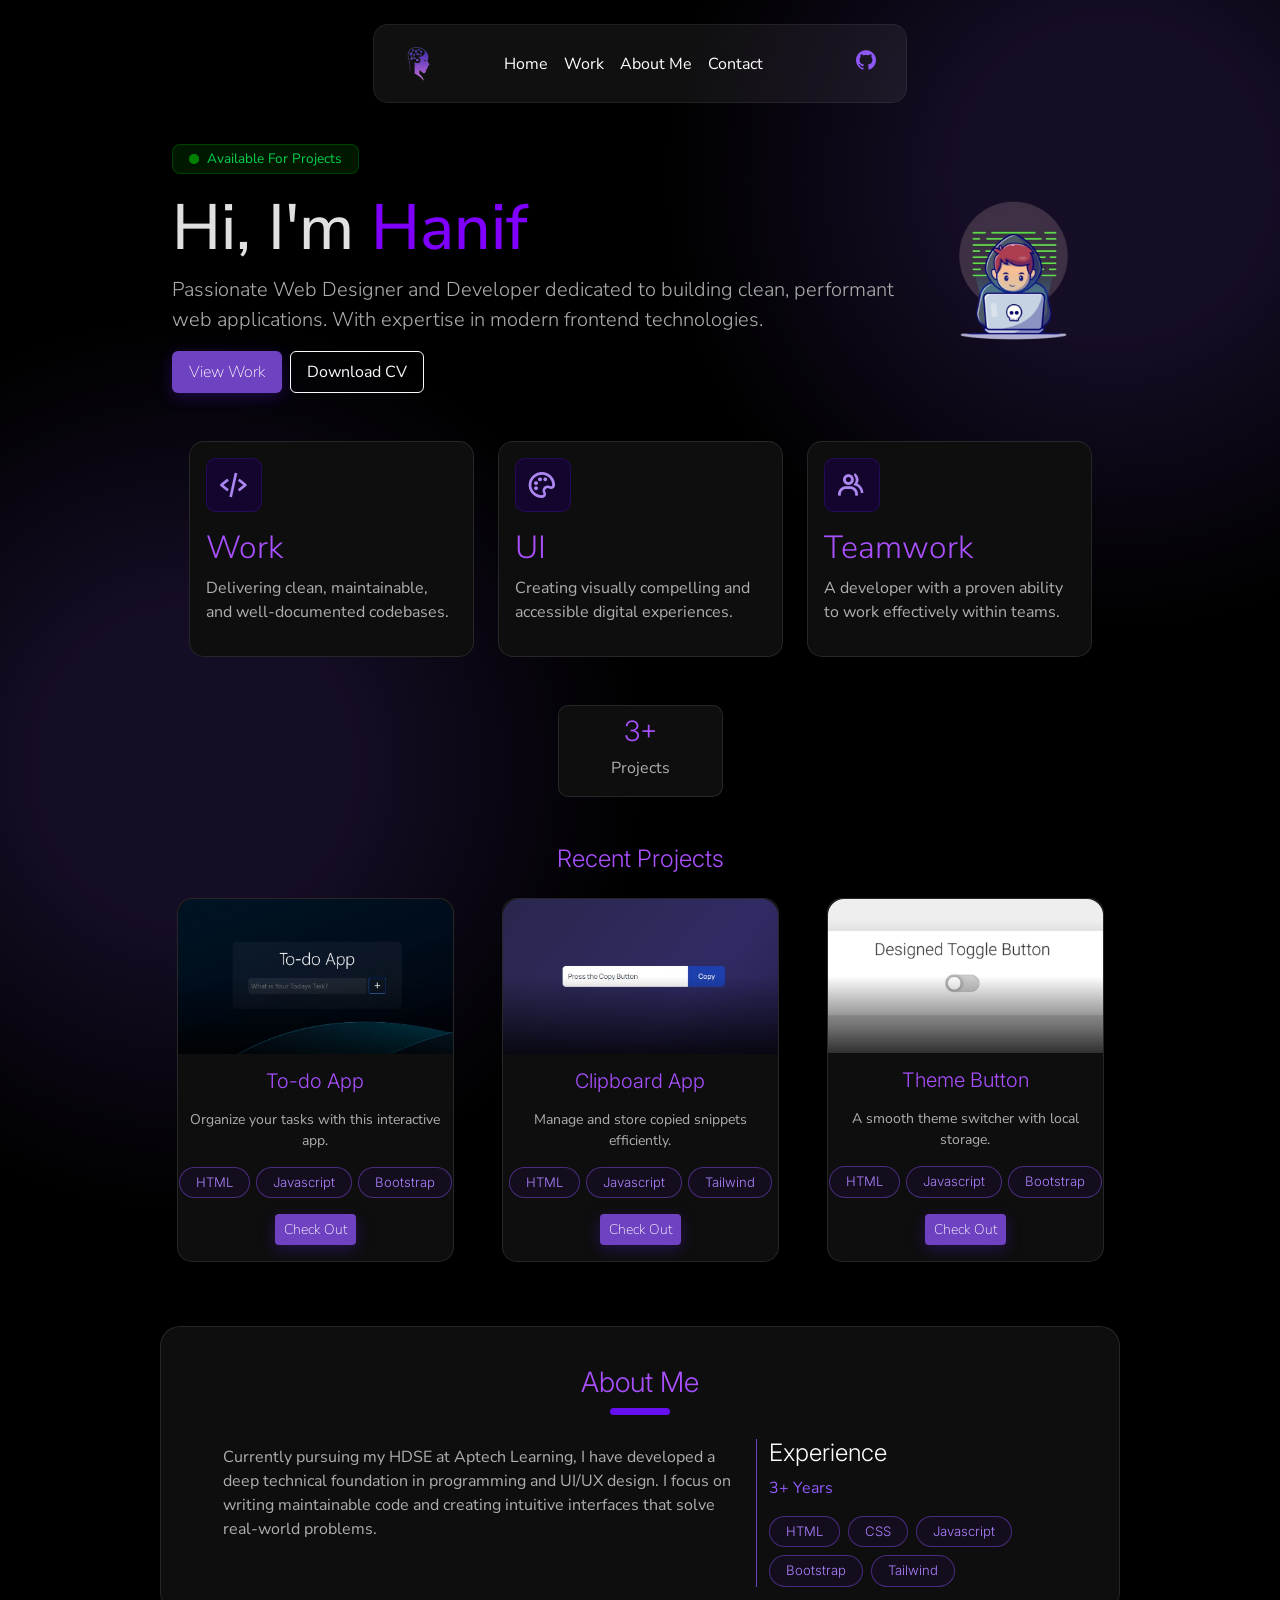
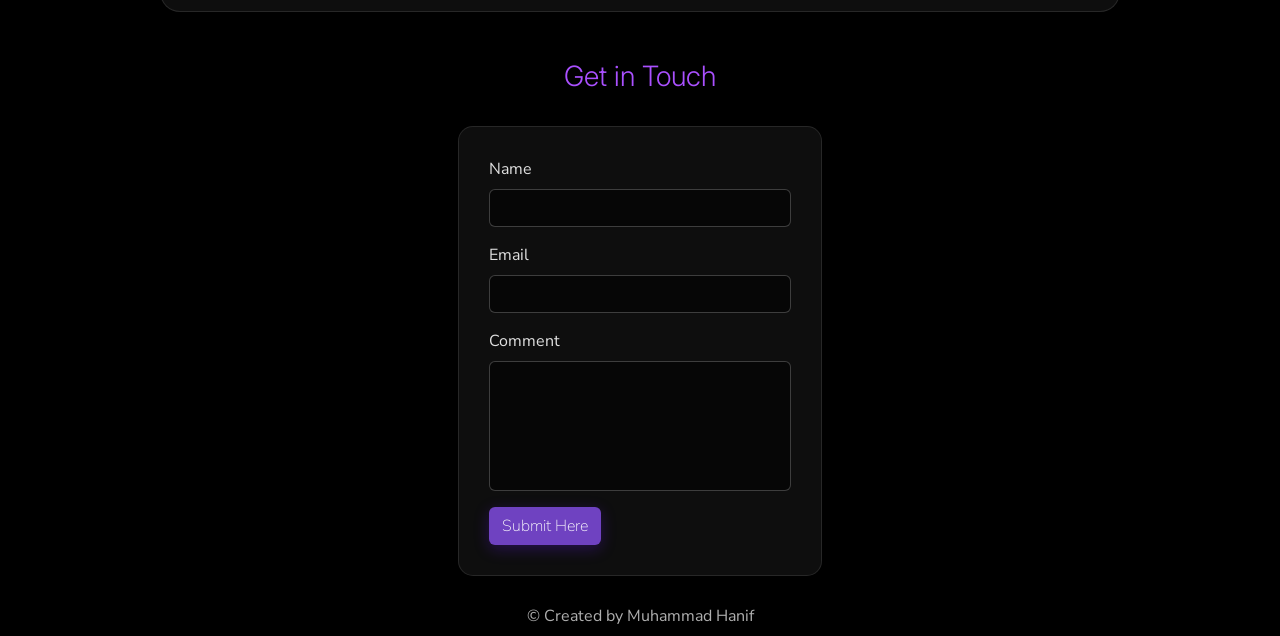
==== commit 58a6d150: "Update index.html" ====
--- a/index.html
+++ b/index.html
@@ -10,10 +10,11 @@
     <link rel="shortcut icon" href="favicon.ico" type="image/x-icon">
     <link rel="preconnect" href="https://fonts.googleapis.com">
     <link rel="preconnect" href="https://fonts.gstatic.com" crossorigin>
-    <link href="https://fonts.googleapis.com/css2?family=Inter:wght@300;400;500&family=Nunito+Sans:wght@300;400;500&display=swap" rel="stylesheet">
+    <link rel="stylesheet" href="https://fonts.googleapis.com/css2?family=Inter:wght@300;400;500&family=Nunito+Sans:wght@300;400;500&display=swap">
     <link href="https://cdn.jsdelivr.net/npm/bootstrap@5.3.8/dist/css/bootstrap.min.css" rel="stylesheet" integrity="sha384-sRIl4kxILFvY47J16cr9ZwB07vP4J8+LH7qKQnuqkuIAvNWLzeN8tE5YBujZqJLB"  crossorigin="anonymous">
+    <link rel="stylesheet" href="style.css">
     <link href="https://cdn.jsdelivr.net/npm/boxicons@2.1.4/css/boxicons.min.css" rel="stylesheet">
-    <link rel="stylesheet" href="style.css">
+    
 </head>
 
 <body class="bg-black">
@@ -33,7 +34,7 @@
     <div class="collapse navbar-collapse" id="navbarSupportedContent">
       <ul class="navbar-nav mx-auto">
         <li class="nav-item">
-          <a class="nav-link active" aria-current="page" href="#">Home</a>
+          <a class="nav-link" href="#">Home</a>
         </li> 
         <li class="nav-item">
           <a class="nav-link" href="#work">Work</a>
@@ -48,143 +49,157 @@
 
        <span class="icone">
           <a class="nav-link" href="https://github.com/Official192" target="_blank" aria-label="My Github">
-            <i class='bx bxl-github font-logo'></i>
+            <i class="bx bxl-github font-logo"></i>
           </a>
       </span>
       
     </div>
-    </div>
+  </div>
 </nav>
 
 <!-- Main Section -->
 
-<main class="container-fluid mt-5 pt-5">
+<main class="mt-5">
+
+  <div class="container-fluid pt-5">
   
   <div class="row">
 
     <div class="col-11 col-md-7 mt-5">
+
       <span class="activetext px-3 py-1">
-  <div class="activebar"></div>
-  Available For Projects 
-</span>
+        <div class="activebar"></div>
+        Available For Projects
+  </span>
 
       <h1 class="display-3 mt-3" style="font-weight:500;">Hi, I'm <span style="color:#8000FF">Hanif</span></h1>
-      <p class="lead"> Passionate Web Designer and Developer dedicated to building clean, 
-        performant web applications. With expertise in modern frontend technologies.</p>
+      <p class="lead">Passionate Web Designer and Developer dedicated to building clean, performant web applications.
+      With expertise in modern frontend technologies.</p>
         
         <div class="d-flex gap-2 btn-con">
-           <a href="#work" id="btn-purple" class="btn px-3 p-2">View Work</a>
+          <a href="#work" class="btn btn-purple px-3 p-2">View Work</a>
           <a href="assets/Docs/Muhammad-Hanif-Latest.pdf" class="btn btn-white btn-outline-light px-3 p-2" download>Download CV</a>
-          </div>
+        </div>
+
     </div>
     
     <div class="col-md-3 col-lg-2 mt-5 col-7">
            <img src="assets/img/profile_picture.webp" fetchpriority="high" class="img-fluid rounded-circle"
-            alt="Portrait of Muhammad Hanif, Web Developer">
-    </div>
-
+            alt="Portrait of Muhammad Hanif">
+    </div>
+
+   </div>
   </div>
 </main>
 
 
 <!-- Work Section -->
 
-<section id="work" class="container mt-5 mb-5">
+<section id="work">
+
+  <div class="container mt-5 mb-5">
+
   <div class="row gap-4">
 
     <div class="cardm col-7 col-md-4 col-lg-3 p-0">
-
+     
       <div class="wrapper px-3 p-3">
-      <span class="icon-span bx bx-code-alt"></span>
-      <h2>Work</h2>
-      <p>Delivering clean, maintainable, and well-documented codebases.</p>
-      </div>
-
-    </div>
+        <span class="icon-span bx bx-code-alt"></span>
+        <h2>Work</h2>
+        <p>Delivering clean, maintainable, and well-documented codebases.</p>
+    </div>
+
+  </div>
+
 
     <div class="cardm col-7 col-md-4 col-lg-3 p-0">
-
-      <div class="wrapper px-3 p-3">
-      <span class="icon-span bx bx-palette"></span>
+    <div class="wrapper px-3 p-3">
+     <span class="icon-span bx bx-palette"></span>
       <h2>UI</h2>
       <p>Creating visually compelling and accessible digital experiences.</p>
       </div>
-    </div>
-
-    <div class="cardm col-7 col-md-3 col-lg-3 p-0">
-
-      <div class="wrapper px-3 p-3">
-      <span class="icon-span bx bx-group"></span>
+  </div>
+
+    <div class="cardm col-7 col-md-4 col-lg-3 p-0">
+    <div class="wrapper px-3 p-3">
+     <span class="icon-span bx bx-group"></span>
       <h2>Teamwork</h2>
       <p>A developer with a proven ability to work effectively within teams.</p>
         </div>
-
-    </div>
-
+    </div>
+
+  </div>
   </div>
 </section>
 
   <!-- Project Counter -->
 
-<div class="container counter">
-    <h3 class="mt-2" id="projectCounter">0</h3>
-    <p>Projects</p>
+<div class="container counter ">
+  <h3 class="mt-2" id="projectCounter">0</h3>
+  <p>Projects</p>
 </div>
 
 
 <!-- Project Section -->
 
-<section id="project" class="mt-5 container">
-  <h4>Recent Projects</h4>
+<section id="project">
+
+  <div class="mt-5 container">
+      <h4>Recent Projects</h4>
   
   <div class="row text-center gap-5 p-3">
 
     <div class="cardm col-10 col-md-4 col-lg-3 p-0">
+
       <div class="box">
       <img src="assets/img/project1.webp" class="rounded-top-4 img-fluid" alt="project1">
       </div>
      <h5>To-do App</h5>
         <p class="mt-3 small">Organize your tasks with this interactive app.</p>
         
-        <div class="frameworks">
+      <div class="frameworks">
           <span class="skillstext">HTML</span>
           <span class="skillstext">Javascript</span>
           <span class="skillstext">Bootstrap</span>
         </div>
-          <a href="https://official192.github.io/To-do-App/" id="btn-purple" class="btn btn-sm mt-3 mb-3" aria-label="todo">Check Out</a>
+          <a href="https://official192.github.io/To-do-App/" class="btn btn-purple btn-sm mt-3 mb-3" aria-label="todo">Check Out</a>
           </div>
 
 
      <div class="cardm col-10 col-md-4 col-lg-3 p-0">
+
       <div class="box">
-      <img src="assets/img/project2.webp"  class="rounded-top-4 img-fluid"  alt="project2">
+      <img src="assets/img/project2.webp" class="rounded-top-4 img-fluid" alt="project2">
       </div>
       <h5>Clipboard App</h5>
           <p class="mt-3 small">Manage and store copied snippets efficiently.</p>
 
-           <div class="frameworks">
+        <div class="frameworks">
           <span class="skillstext">HTML</span>
           <span class="skillstext">Javascript</span>
           <span class="skillstext">Tailwind</span>
         </div>
-        <a href="https://official192.github.io/Copy-in-Clipboard/" id="btn-purple" class="btn btn-sm mt-3 mb-3" aria-label="Clipboard">Check Out</a>
+        <a href="https://official192.github.io/Copy-in-Clipboard/" class="btn btn-purple btn-sm mt-3 mb-3" aria-label="Clipboard">Check Out</a>
     </div>
 
 
      <div class="cardm col-10 col-md-4 col-lg-3 p-0">
+      
       <div class="box">
       <img src="assets/img/project3.webp" class="rounded-top-4 img-fluid" alt="project3">
       </div>
       <h5>Theme Button</h5>
         <p class="mt-3 small">A smooth theme switcher with local storage.</p>
 
-         <div class="frameworks">
+        <div class="frameworks">
           <span class="skillstext">HTML</span>
           <span class="skillstext">Javascript</span>
           <span class="skillstext">Bootstrap</span>
          </div>
-         <a href="https://official192.github.io/Toggle-Button/" id="btn-purple" class="btn btn-sm mt-3 mb-3" aria-label="toggle-button">Check Out</a>
+         <a href="https://official192.github.io/Toggle-Button/" class="btn btn-purple btn-sm mt-3 mb-3" aria-label="toggle-button">Check Out</a>
       </div>  
+
+    </div>
     </div>
 </section>
 
@@ -203,8 +218,9 @@
       creating intuitive interfaces that solve real-world problems.</p>
     </div> 
 
-        
+
 <div class="d-none d-lg-block vr p-0" style="color: #6f42c1; opacity: 1;"></div>
+
 
     <div class="col-12 col-lg-4">
 
@@ -226,8 +242,10 @@
 
     <!-- Contact Section -->
 
-  <section id="contact" class="container mt-5">
-     <h3>Get in Touch</h3>
+  <section id="contact">
+    
+     <div class="container mt-5">
+       <h3>Get in Touch</h3>
 
     <div class="row p-4">
       <div class="cardm col-11 col-md-6 col-lg-4">
@@ -239,18 +257,19 @@
          
          
         <label class="mt-3 form-label" for="email">Email</label>
-        <input class="form-control sd" type="email" autocomplete="email" name="email" id="email" required>
+        <input class="form-control" type="email" autocomplete="email" name="email" id="email" required>
           
       
         <label class="mt-3 form-label" for="message">Comment</label>
         <textarea class="form-control" name="message" rows="4" id="message" required></textarea>
 
 
-        <button id="btn-purple" class="btn mt-3" type="submit">Submit Here</button>
+        <button class="btn btn-purple mt-3" type="submit">Submit Here</button>
 
          </form>
         </div>
 
+    </div>
     </div>
   </section>
 
@@ -261,7 +280,8 @@
     <p class="m-0 p-1 mb-1 text-center">© Created by Muhammad Hanif</p>
   </footer>
 
+
 <script src="https://cdn.jsdelivr.net/npm/bootstrap@5.3.8/dist/js/bootstrap.bundle.min.js" integrity="sha384-FKyoEForCGlyvwx9Hj09JcYn3nv7wiPVlz7YYwJrWVcXK/BmnVDxM+D2scQbITxI" crossorigin="anonymous"></script>
-    <script src="script.js" defer></script>
+  <script src="script.js" defer></script>
 </body>
 </html>
--- a/style.css
+++ b/style.css
@@ -1,35 +1,24 @@
-    *{
-        scroll-behavior: smooth;
-        box-sizing: border-box;
-    }
-
-    :root {
-        --main-color:#6f42c1;
-        --glass: rgba(14,14,14);
-    }
+    :root {--main-color:#6f42c1; --glass: rgba(14,14,14); }
 
     body {
         color: #e0e0e0;
-        font-family: 'Nunito Sans';
+        font-family: 'Nunito Sans',sans-serif;
         min-height: 100vh;
         }
 
         /* Navbar Section*/
         
     nav{
-        background: rgba(255, 255, 255, 0.062);
-        border: rgba(128, 128, 128, 0.147) 1px solid;
-        border-radius: 15px;
-        -webkit-backdrop-filter: blur(90px);
-        backdrop-filter: blur(90px);
-        list-style: none;
-        }
+      background: rgba(255, 255, 255, 0.062);
+      border: rgba(128, 128, 128, 0.147) 1px solid;
+      border-radius: 15px;
+      backdrop-filter: blur(90px);
+      list-style: none;
+  }
          
     .navbar-nav{padding-right: 40px;}
-
-    .navbar a {text-decoration: none;  color: white !important;}
-
-    .navbar a:hover {color: var(--main-color) !important;}
+    .navbar a {color: white;}
+    .navbar a:hover {color: var(--main-color);}
 
  
     /* Active Bar */
@@ -55,8 +44,7 @@
 
     .activetext{
         display: inline-flex;
-       align-items: center;
-       width: 185px;
+        align-items: center;
         color: rgba(7, 244, 90, 0.844); 
         border-radius: 8px;
         font-size: 0.85rem;
@@ -65,10 +53,8 @@
     }
 
     @keyframes pulse-ring {
-
         0% {transform: scale(1); opacity: 0.7;}
         100% {transform: scale(3); opacity: 0;}
-
     }
 
 
@@ -86,7 +72,6 @@
 
     .blob-1 {top: 35%; left: -20%;}
     .blob-2 {bottom: 30%; right: -22%;}
-
 
 
     .icon-span{
@@ -98,7 +83,6 @@
         border-radius: 10px;
         margin-bottom: 17px;
         background: #19014698;
-
     }
 
     .about-lang{
@@ -108,39 +92,36 @@
         margin-top: 16px;
     }
 
-    .row{
-        justify-content: center;
-        align-items: center;
-    }
-
+    .row{justify-content: center; align-items: center}
     p{color: rgb(175, 175, 175)}
 
 
     /* Grids */
 
     .cardm{
-        padding: 30px;
-        background: var(--glass);
-        border: 1px solid rgba(255, 255, 255, 0.1);
-        border-radius: 15px;
+    padding: 30px;
+    background: var(--glass);
+    border: 1px solid rgba(255, 255, 255, 0.1);
+    border-radius: 15px;
     transition: transform 0.3s ease, background-color 0.3s ease;     
     }
 
 
     .cardm:hover{
         transform: translateY(-10px);
-        border-color: #a855f7;
-        box-shadow: 0 0 6px #a855f7;
-        background-color: #33098024;
+        border-color: #330980;
+        box-shadow: 0 0 13px #4009a581;
+        background-color: #33098036;
     }
 
     #about{
         border: 1px solid rgba(255, 255, 255, 0.1);
         background-color: var(--glass);
         border-radius: 20px;
-    }
-
-    .counter {
+        padding: 20px;
+    }
+
+.counter {
         background: var(--glass);
         border: 1px solid rgba(255, 255, 255, 0.1);
         border-radius: 10px;
@@ -151,19 +132,18 @@
 
     /* Button Designs */
 
-    #btn-purple {
+    .btn-purple {
         background-color: var(--main-color);
         color: white;
-        font-family: 'Nunito Sans'; 
+        font-family: 'Nunito Sans',sans-serif ; 
         font-weight: 200;
         box-shadow: 0 4px 15px #641cec4a;
     }
 
-    #btn-purple:hover {box-shadow: 0 0 30px var(--main-color)}
-
+    .btn-purple:hover {box-shadow: 0 0 30px var(--main-color); background-color: var(--main-color);}
     .btn-white:hover {box-shadow: 0 0 30px white}
-
     .box {position: relative; overflow: hidden}
+    .font-logo{font-size: 1.5rem; color:#8e57f6}
 
 
     .box::after {
@@ -175,35 +155,32 @@
     height: 100%; 
     background: linear-gradient(to bottom, transparent 0%, transparent 50%, rgba(0, 0, 0, 0.8) 100%);
     pointer-events: none;
-
     }
 
     
     /* Fixes */
-
 
     .skillstext {
         background-color:#2310454d;
         color: #ad82ff;
         border-radius: 50px;
         padding: 5px 16px;
-        font-family: 'Inter',sans-serif; 
+        font-family: 'Inter',sans-serif ; 
         font-weight: 300;
         font-size: 0.82rem;
         border: solid #6e42c194 1px;
         } 
-
-
-       #work h2{color:#aa50ff; font-weight: 300}
+       
 
    h3,h4,h5{
         text-align: center;
         margin-top: 15px;
         color:#aa50ff;
-        font-family: 'Inter';
+        font-family: 'Inter',sans-serif ;
         font-weight: 300;
-        
-    }
+    }
+
+    #work h2{color:#aa50ff; font-weight: 300}
 
     .frameworks{
         display: flex;
@@ -239,38 +216,25 @@
         width: 60px;
     }
 
-        .font-logo{
-            font-size: 1.5rem;
-            color:#8e57f6;
-        }
 
         /* Responsiveness */
         
     @media screen and (max-width: 420px) {
-
-
-        nav ul{
-                 display: inline-block !important;  
-                 margin-top: 10px;   
-                 padding-right: 0 !important; 
-                 align-items: center;
-       
-                }
-
-        nav li{ 
-            display: inline-block;
-            padding: 5px;
-            margin-left: 5px;
+ 
+      .navbar ul, .navbar li{
+             display: inline-block !important;  
+             margin-top: 10px;   
+             padding-right: 0 !important; 
+             margin-left: 13px;
         }
-      
+
 
     main,.wrapper {text-align: center}
 
-    main p{font-size: large !important}
+    main p{font-size: large !important;}
 
     .btn-con, .icon-span{justify-content: center; place-self: center}
 
     #about{font-size:0.9rem}
 
-
-    }
+    }
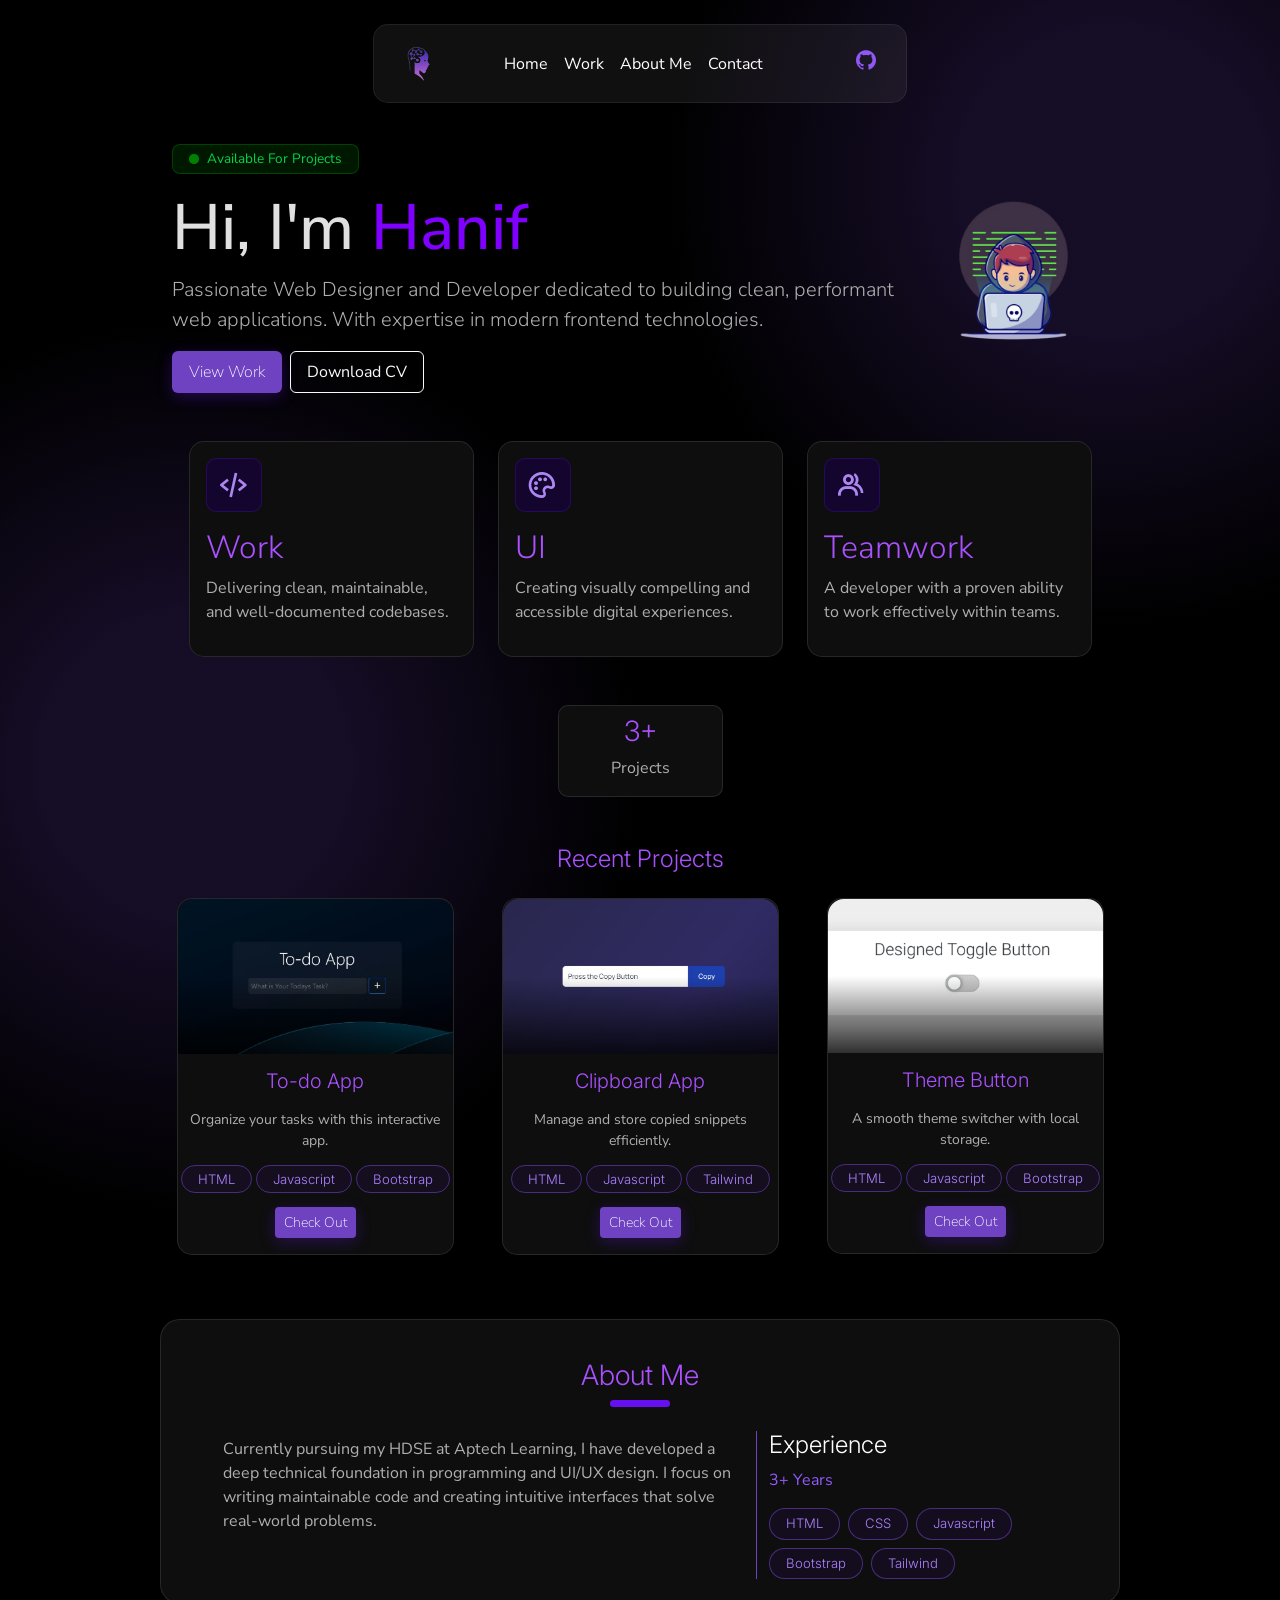
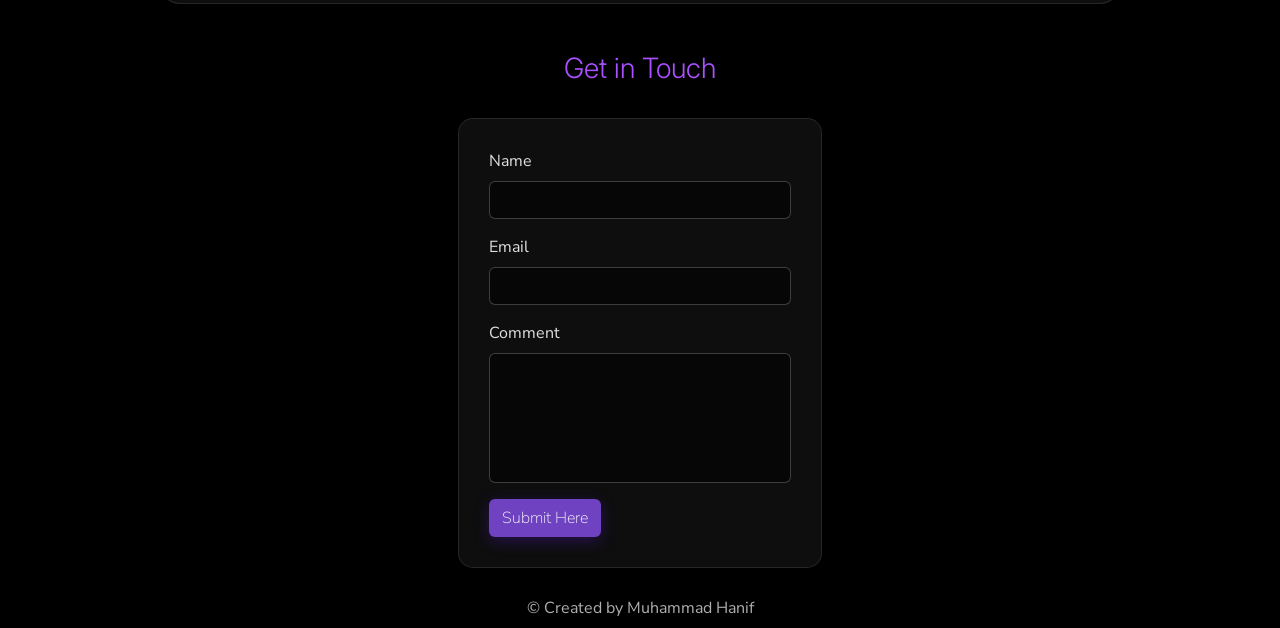
==== commit 519a84e4: "Update index.html" ====
--- a/index.html
+++ b/index.html
@@ -14,7 +14,6 @@
     <link href="https://cdn.jsdelivr.net/npm/bootstrap@5.3.8/dist/css/bootstrap.min.css" rel="stylesheet" integrity="sha384-sRIl4kxILFvY47J16cr9ZwB07vP4J8+LH7qKQnuqkuIAvNWLzeN8tE5YBujZqJLB"  crossorigin="anonymous">
     <link rel="stylesheet" href="style.css">
     <link href="https://cdn.jsdelivr.net/npm/boxicons@2.1.4/css/boxicons.min.css" rel="stylesheet">
-    
 </head>
 
 <body class="bg-black">
@@ -60,10 +59,9 @@
 <!-- Main Section -->
 
 <main class="mt-5">
-
   <div class="container-fluid pt-5">
-  
-  <div class="row">
+
+   <div class="row">
 
     <div class="col-11 col-md-7 mt-5">
 
@@ -80,7 +78,6 @@
           <a href="#work" class="btn btn-purple px-3 p-2">View Work</a>
           <a href="assets/Docs/Muhammad-Hanif-Latest.pdf" class="btn btn-white btn-outline-light px-3 p-2" download>Download CV</a>
         </div>
-
     </div>
     
     <div class="col-md-3 col-lg-2 mt-5 col-7">
@@ -96,7 +93,6 @@
 <!-- Work Section -->
 
 <section id="work">
-
   <div class="container mt-5 mb-5">
 
   <div class="row gap-4">
@@ -108,9 +104,7 @@
         <h2>Work</h2>
         <p>Delivering clean, maintainable, and well-documented codebases.</p>
     </div>
-
-  </div>
-
+  </div>
 
     <div class="cardm col-7 col-md-4 col-lg-3 p-0">
     <div class="wrapper px-3 p-3">
@@ -134,7 +128,7 @@
 
   <!-- Project Counter -->
 
-<div class="container counter ">
+<div class="container counter">
   <h3 class="mt-2" id="projectCounter">0</h3>
   <p>Projects</p>
 </div>
@@ -143,9 +137,8 @@
 <!-- Project Section -->
 
 <section id="project">
-
   <div class="mt-5 container">
-      <h4>Recent Projects</h4>
+    <h4>Recent Projects</h4>
   
   <div class="row text-center gap-5 p-3">
 
@@ -157,11 +150,10 @@
      <h5>To-do App</h5>
         <p class="mt-3 small">Organize your tasks with this interactive app.</p>
         
-      <div class="frameworks">
           <span class="skillstext">HTML</span>
           <span class="skillstext">Javascript</span>
           <span class="skillstext">Bootstrap</span>
-        </div>
+
           <a href="https://official192.github.io/To-do-App/" class="btn btn-purple btn-sm mt-3 mb-3" aria-label="todo">Check Out</a>
           </div>
 
@@ -174,11 +166,10 @@
       <h5>Clipboard App</h5>
           <p class="mt-3 small">Manage and store copied snippets efficiently.</p>
 
-        <div class="frameworks">
           <span class="skillstext">HTML</span>
           <span class="skillstext">Javascript</span>
           <span class="skillstext">Tailwind</span>
-        </div>
+  
         <a href="https://official192.github.io/Copy-in-Clipboard/" class="btn btn-purple btn-sm mt-3 mb-3" aria-label="Clipboard">Check Out</a>
     </div>
 
@@ -190,12 +181,11 @@
       </div>
       <h5>Theme Button</h5>
         <p class="mt-3 small">A smooth theme switcher with local storage.</p>
-
-        <div class="frameworks">
+       
           <span class="skillstext">HTML</span>
           <span class="skillstext">Javascript</span>
           <span class="skillstext">Bootstrap</span>
-         </div>
+       
          <a href="https://official192.github.io/Toggle-Button/" class="btn btn-purple btn-sm mt-3 mb-3" aria-label="toggle-button">Check Out</a>
       </div>  
 
@@ -221,7 +211,6 @@
 
 <div class="d-none d-lg-block vr p-0" style="color: #6f42c1; opacity: 1;"></div>
 
-
     <div class="col-12 col-lg-4">
 
       <h4 class="mt-0 text-white text-start">Experience</h4>
@@ -243,9 +232,8 @@
     <!-- Contact Section -->
 
   <section id="contact">
-    
      <div class="container mt-5">
-       <h3>Get in Touch</h3>
+      <h3>Get in Touch</h3>
 
     <div class="row p-4">
       <div class="cardm col-11 col-md-6 col-lg-4">
@@ -255,33 +243,27 @@
         <label for="name" class="form-label">Name</label>
         <input class="form-control" type="text" autocomplete="name" name="name" id="name" required>
          
-         
         <label class="mt-3 form-label" for="email">Email</label>
         <input class="form-control" type="email" autocomplete="email" name="email" id="email" required>
-          
       
         <label class="mt-3 form-label" for="message">Comment</label>
         <textarea class="form-control" name="message" rows="4" id="message" required></textarea>
 
-
         <button class="btn btn-purple mt-3" type="submit">Submit Here</button>
 
          </form>
-        </div>
-
-    </div>
-    </div>
+      </div>
+
+   </div>
+  </div>
   </section>
 
 
   <!-- Footer -->
 
-  <footer>
-    <p class="m-0 p-1 mb-1 text-center">© Created by Muhammad Hanif</p>
-  </footer>
-
+  <footer><p class="m-0 p-1 mb-1 text-center">© Created by Muhammad Hanif</p></footer>
 
 <script src="https://cdn.jsdelivr.net/npm/bootstrap@5.3.8/dist/js/bootstrap.bundle.min.js" integrity="sha384-FKyoEForCGlyvwx9Hj09JcYn3nv7wiPVlz7YYwJrWVcXK/BmnVDxM+D2scQbITxI" crossorigin="anonymous"></script>
-  <script src="script.js" defer></script>
+<script src="script.js" defer></script>
 </body>
 </html>
